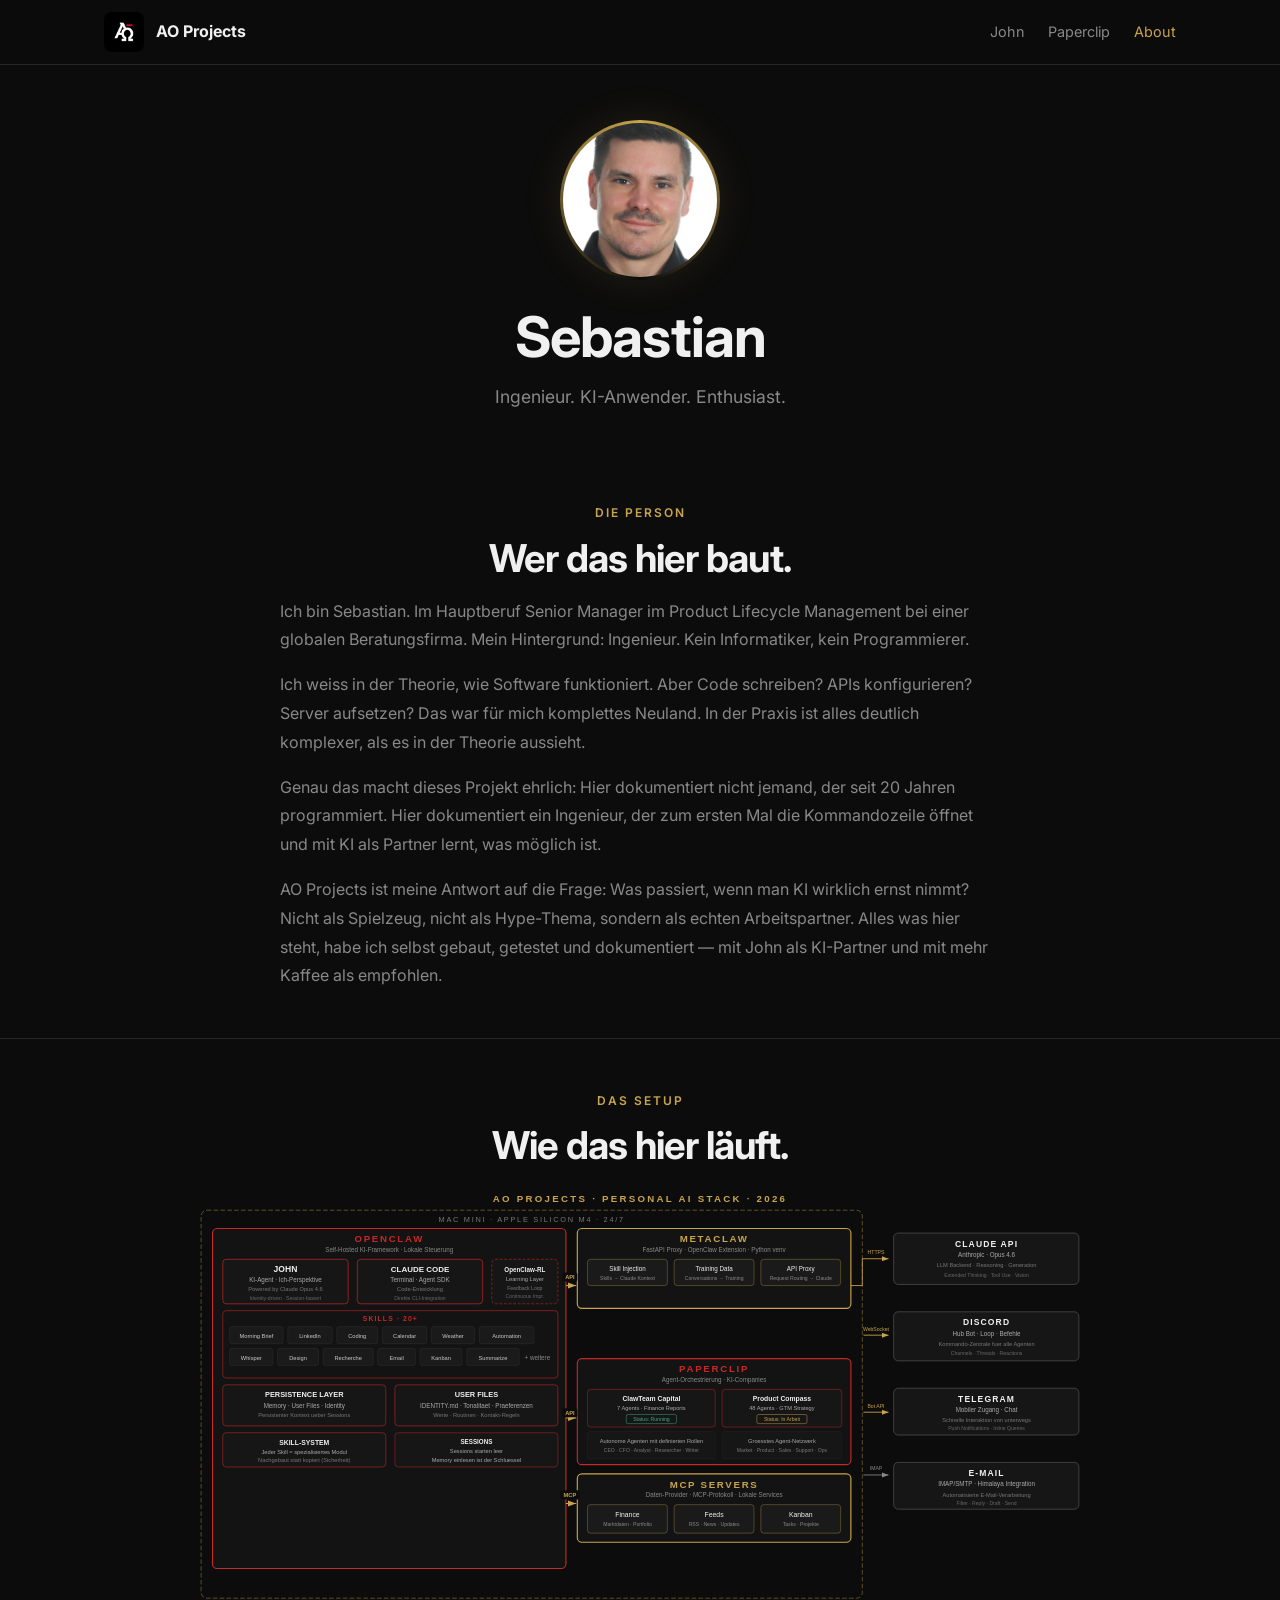
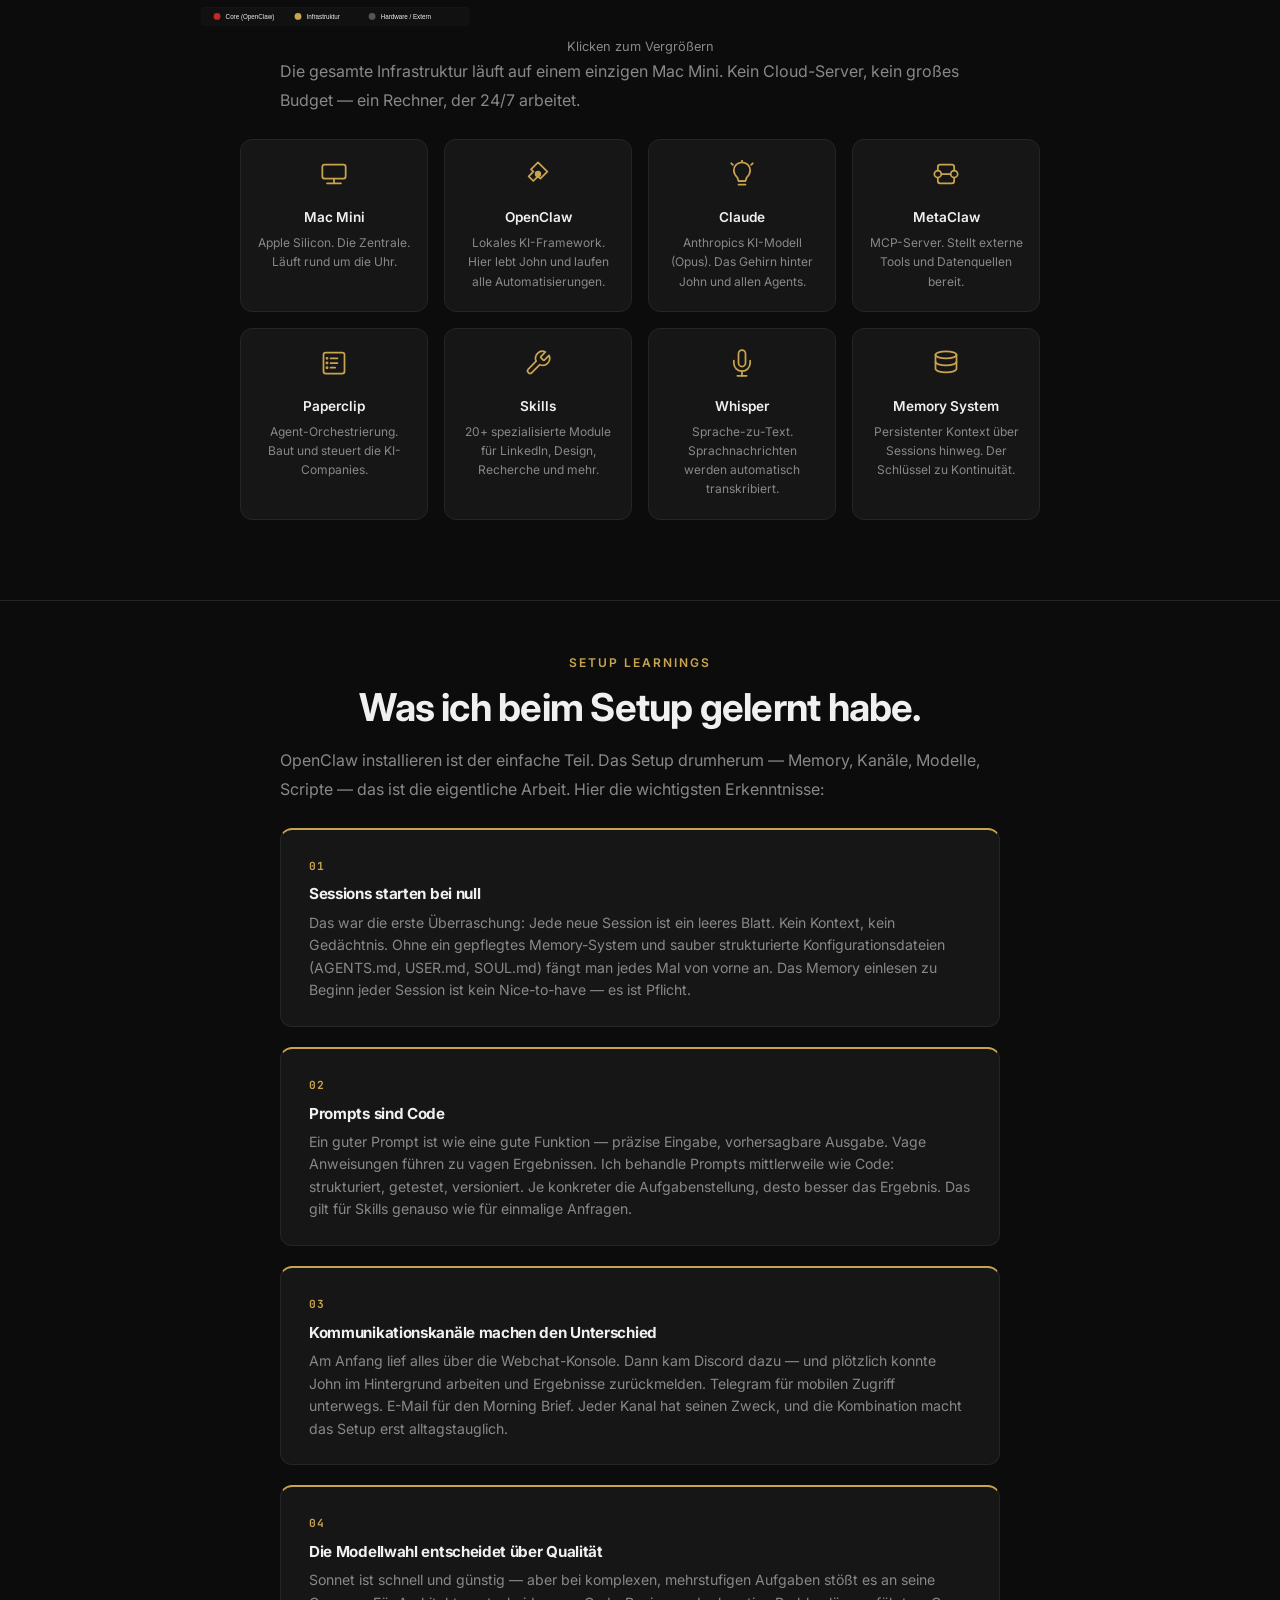
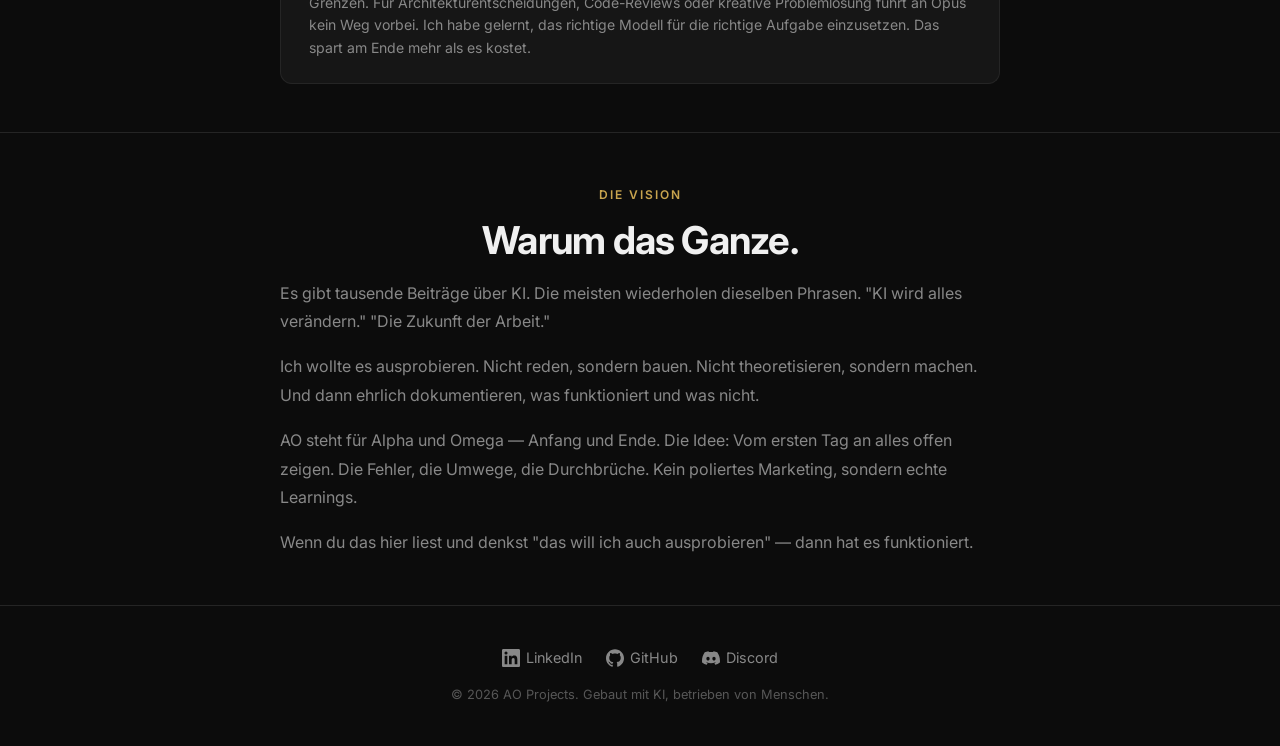
==== about.html @ d164b7f0 "Redesign: Multi-Page Website mit Hub, John, Paperclip, About Kompletter Umbau von Single-Page zu Mul" ====
<!DOCTYPE html>
<html lang="de" class="theme-about">
<head>
<meta charset="UTF-8">
<meta name="viewport" content="width=device-width, initial-scale=1.0">
<title>About — AO Projects</title>
<meta name="description" content="Wer hinter AO Projects steckt, warum und mit welchem Setup.">
<link rel="icon" type="image/png" sizes="32x32" href="assets/favicon-32.png">
<link rel="preconnect" href="https://fonts.googleapis.com">
<link rel="preconnect" href="https://fonts.gstatic.com" crossorigin>
<link href="https://fonts.googleapis.com/css2?family=Inter:wght@400;500;600;700;800&family=JetBrains+Mono:wght@400;500&display=swap" rel="stylesheet">
<link rel="stylesheet" href="style.css">
</head>
<body>

<!-- Nav -->
<nav class="nav">
  <div class="nav-inner">
    <a href="index_new.html" class="nav-logo">
      <img src="assets/logo-256.png" alt="AO Projects Logo">
      <span>AO Projects</span>
    </a>
    <div class="nav-links">
      <a href="john.html">John</a>
      <a href="paperclip.html">Paperclip</a>
      <a href="about.html" class="active">About</a>
    </div>
    <button class="hamburger" onclick="document.querySelector('.mobile-menu').classList.toggle('open')" aria-label="Menu">
      <span></span><span></span><span></span>
    </button>
  </div>
</nav>

<div class="mobile-menu">
  <a href="index_new.html" onclick="this.parentElement.classList.remove('open')">Home</a>
  <a href="john.html" onclick="this.parentElement.classList.remove('open')">John</a>
  <a href="paperclip.html" onclick="this.parentElement.classList.remove('open')">Paperclip</a>
  <a href="about.html" onclick="this.parentElement.classList.remove('open')">About</a>
</div>

<!-- Hero -->
<section class="subpage-hero">
  <div class="container">
    <div class="avatar-wrap">
      <img src="assets/sebastian.jpg" alt="Sebastian">
    </div>
    <h1>Sebastian</h1>
    <p class="subtitle">Ingenieur. KI-Anwender. Enthusiast.</p>
  </div>
</section>

<!-- Die Person -->
<section class="content-section">
  <div class="container">
    <span class="section-label fade-in">Die Person</span>
    <h2 class="section-title fade-in">Wer das hier baut.</h2>
    <div class="section-text fade-in">
      <p>Ich bin Sebastian. Im Hauptberuf Senior Manager im Product Lifecycle Management bei einer globalen Beratungsfirma. Mein Hintergrund: Ingenieur. Kein Informatiker, kein Programmierer.</p>
      <p>Ich weiss in der Theorie, wie Software funktioniert. Aber Code schreiben? APIs konfigurieren? Server aufsetzen? Das war für mich komplettes Neuland. In der Praxis ist alles deutlich komplexer, als es in der Theorie aussieht.</p>
      <p>Genau das macht dieses Projekt ehrlich: Hier dokumentiert nicht jemand, der seit 20 Jahren programmiert. Hier dokumentiert ein Ingenieur, der zum ersten Mal die Kommandozeile öffnet und mit KI als Partner lernt, was möglich ist.</p>
      <p>AO Projects ist meine Antwort auf die Frage: Was passiert, wenn man KI wirklich ernst nimmt? Nicht als Spielzeug, nicht als Hype-Thema, sondern als echten Arbeitspartner. Alles was hier steht, habe ich selbst gebaut, getestet und dokumentiert — mit John als KI-Partner und mit mehr Kaffee als empfohlen.</p>
    </div>
  </div>
</section>

<!-- Das Setup -->
<section class="content-section">
  <div class="container">
    <span class="section-label fade-in">Das Setup</span>
    <h2 class="section-title fade-in">Wie das hier läuft.</h2>

    <!-- Architektur-Diagramm (klickbar zum Vergrößern) -->
    <div class="fade-in" style="margin: 0 auto; max-width: 100%; border-radius: 8px; overflow: hidden; background: #0c0c0c; cursor: pointer;" onclick="window.open('assets/setup-architecture.svg', '_blank')">
      <img src="assets/setup-architecture.svg" alt="AO Projects System-Architektur: Mac Mini → OpenClaw → Claude API, MetaClaw, Paperclip, Discord, Telegram" style="width:100%; height:auto; display:block; min-height: 400px;">
    </div>
    <p style="text-align:center; color: var(--muted); font-size: 0.8rem; margin-top: 8px;">Klicken zum Vergrößern</p>

    <div class="section-text fade-in">
      <p>Die gesamte Infrastruktur läuft auf einem einzigen Mac Mini. Kein Cloud-Server, kein großes Budget — ein Rechner, der 24/7 arbeitet.</p>
    </div>

    <div class="setup-grid fade-in" style="margin-top:24px;">
      <div class="setup-item">
        <div class="setup-item-icon"><svg width="28" height="28" viewBox="0 0 24 24" fill="none" stroke="#c8a44e" stroke-width="1.5" stroke-linecap="round" stroke-linejoin="round"><rect x="2" y="4" width="20" height="12" rx="2"/><line x1="6" y1="20" x2="18" y2="20"/><line x1="12" y1="16" x2="12" y2="20"/></svg></div>
        <div class="setup-item-title">Mac Mini</div>
        <div class="setup-item-desc">Apple Silicon. Die Zentrale. Läuft rund um die Uhr.</div>
      </div>
      <div class="setup-item">
        <div class="setup-item-icon"><svg width="28" height="28" viewBox="0 0 24 24" fill="none" stroke="#c8a44e" stroke-width="1.5" stroke-linecap="round" stroke-linejoin="round"><path d="M12 2L6 8l2 2-4 4 4 4 4-4 2 2 6-6z"/><circle cx="12" cy="12" r="2" fill="#c8a44e"/></svg></div>
        <div class="setup-item-title">OpenClaw</div>
        <div class="setup-item-desc">Lokales KI-Framework. Hier lebt John und laufen alle Automatisierungen.</div>
      </div>
      <div class="setup-item">
        <div class="setup-item-icon"><svg width="28" height="28" viewBox="0 0 24 24" fill="none" stroke="#c8a44e" stroke-width="1.5" stroke-linecap="round" stroke-linejoin="round"><path d="M12 2a7 7 0 0 1 7 7c0 2.5-1.5 4.5-3 6l-1 3H9l-1-3c-1.5-1.5-3-3.5-3-6a7 7 0 0 1 7-7z"/><line x1="9" y1="21" x2="15" y2="21"/><path d="M10 18h4" /><line x1="12" y1="2" x2="12" y2="0"/><line x1="4.2" y1="4.2" x2="2.8" y2="2.8"/><line x1="19.8" y1="4.2" x2="21.2" y2="2.8"/></svg></div>
        <div class="setup-item-title">Claude</div>
        <div class="setup-item-desc">Anthropics KI-Modell (Opus). Das Gehirn hinter John und allen Agents.</div>
      </div>
      <div class="setup-item">
        <div class="setup-item-icon"><svg width="28" height="28" viewBox="0 0 24 24" fill="none" stroke="#c8a44e" stroke-width="1.5" stroke-linecap="round" stroke-linejoin="round"><path d="M8 12h8"/><circle cx="5" cy="12" r="3"/><circle cx="19" cy="12" r="3"/><path d="M5 9V6a2 2 0 0 1 2-2h10a2 2 0 0 1 2 2v3"/><path d="M5 15v3a2 2 0 0 0 2 2h10a2 2 0 0 0 2-2v-3"/></svg></div>
        <div class="setup-item-title">MetaClaw</div>
        <div class="setup-item-desc">MCP-Server. Stellt externe Tools und Datenquellen bereit.</div>
      </div>
      <div class="setup-item">
        <div class="setup-item-icon"><svg width="28" height="28" viewBox="0 0 24 24" fill="none" stroke="#c8a44e" stroke-width="1.5" stroke-linecap="round" stroke-linejoin="round"><rect x="3" y="3" width="18" height="18" rx="2"/><path d="M9 8h6"/><path d="M9 12h6"/><path d="M9 16h4"/><circle cx="6" cy="8" r="0.5" fill="#c8a44e"/><circle cx="6" cy="12" r="0.5" fill="#c8a44e"/><circle cx="6" cy="16" r="0.5" fill="#c8a44e"/></svg></div>
        <div class="setup-item-title">Paperclip</div>
        <div class="setup-item-desc">Agent-Orchestrierung. Baut und steuert die KI-Companies.</div>
      </div>
      <div class="setup-item">
        <div class="setup-item-icon"><svg width="28" height="28" viewBox="0 0 24 24" fill="none" stroke="#c8a44e" stroke-width="1.5" stroke-linecap="round" stroke-linejoin="round"><path d="M14.7 6.3a1 1 0 0 0 0 1.4l1.6 1.6a1 1 0 0 0 1.4 0l3.77-3.77a6 6 0 0 1-7.94 7.94L6.73 20.15a2.1 2.1 0 0 1-3-3l6.68-6.68a6 6 0 0 1 7.94-7.94l-3.65 3.77z"/></svg></div>
        <div class="setup-item-title">Skills</div>
        <div class="setup-item-desc">20+ spezialisierte Module für LinkedIn, Design, Recherche und mehr.</div>
      </div>
      <div class="setup-item">
        <div class="setup-item-icon"><svg width="28" height="28" viewBox="0 0 24 24" fill="none" stroke="#c8a44e" stroke-width="1.5" stroke-linecap="round" stroke-linejoin="round"><path d="M12 1a3 3 0 0 0-3 3v8a3 3 0 0 0 6 0V4a3 3 0 0 0-3-3z"/><path d="M19 10v2a7 7 0 0 1-14 0v-2"/><line x1="12" y1="19" x2="12" y2="23"/><line x1="8" y1="23" x2="16" y2="23"/></svg></div>
        <div class="setup-item-title">Whisper</div>
        <div class="setup-item-desc">Sprache-zu-Text. Sprachnachrichten werden automatisch transkribiert.</div>
      </div>
      <div class="setup-item">
        <div class="setup-item-icon"><svg width="28" height="28" viewBox="0 0 24 24" fill="none" stroke="#c8a44e" stroke-width="1.5" stroke-linecap="round" stroke-linejoin="round"><ellipse cx="12" cy="5" rx="9" ry="3"/><path d="M21 5v6c0 1.66-4.03 3-9 3s-9-1.34-9-3V5"/><path d="M21 11v6c0 1.66-4.03 3-9 3s-9-1.34-9-3v-6"/></svg></div>
        <div class="setup-item-title">Memory System</div>
        <div class="setup-item-desc">Persistenter Kontext über Sessions hinweg. Der Schlüssel zu Kontinuität.</div>
      </div>
    </div>
  </div>
</section>

<!-- Learnings zum Setup -->
<section class="content-section">
  <div class="container">
    <span class="section-label fade-in">Setup Learnings</span>
    <h2 class="section-title fade-in">Was ich beim Setup gelernt habe.</h2>
    <div class="section-text fade-in" style="margin-bottom:24px;">
      <p>OpenClaw installieren ist der einfache Teil. Das Setup drumherum — Memory, Kanäle, Modelle, Scripte — das ist die eigentliche Arbeit. Hier die wichtigsten Erkenntnisse:</p>
    </div>

    <div class="lessons-grid">
      <div class="lesson-item fade-in">
        <span class="lesson-number">01</span>
        <h4>Sessions starten bei null</h4>
        <p>Das war die erste Überraschung: Jede neue Session ist ein leeres Blatt. Kein Kontext, kein Gedächtnis. Ohne ein gepflegtes Memory-System und sauber strukturierte Konfigurationsdateien (AGENTS.md, USER.md, SOUL.md) fängt man jedes Mal von vorne an. Das Memory einlesen zu Beginn jeder Session ist kein Nice-to-have — es ist Pflicht.</p>
      </div>

      <div class="lesson-item fade-in">
        <span class="lesson-number">02</span>
        <h4>Prompts sind Code</h4>
        <p>Ein guter Prompt ist wie eine gute Funktion — präzise Eingabe, vorhersagbare Ausgabe. Vage Anweisungen führen zu vagen Ergebnissen. Ich behandle Prompts mittlerweile wie Code: strukturiert, getestet, versioniert. Je konkreter die Aufgabenstellung, desto besser das Ergebnis. Das gilt für Skills genauso wie für einmalige Anfragen.</p>
      </div>

      <div class="lesson-item fade-in">
        <span class="lesson-number">03</span>
        <h4>Kommunikationskanäle machen den Unterschied</h4>
        <p>Am Anfang lief alles über die Webchat-Konsole. Dann kam Discord dazu — und plötzlich konnte John im Hintergrund arbeiten und Ergebnisse zurückmelden. Telegram für mobilen Zugriff unterwegs. E-Mail für den Morning Brief. Jeder Kanal hat seinen Zweck, und die Kombination macht das Setup erst alltagstauglich.</p>
      </div>

      <div class="lesson-item fade-in">
        <span class="lesson-number">04</span>
        <h4>Die Modellwahl entscheidet über Qualität</h4>
        <p>Sonnet ist schnell und günstig — aber bei komplexen, mehrstufigen Aufgaben stößt es an seine Grenzen. Für Architekturentscheidungen, Code-Reviews oder kreative Problemlösung führt an Opus kein Weg vorbei. Ich habe gelernt, das richtige Modell für die richtige Aufgabe einzusetzen. Das spart am Ende mehr als es kostet.</p>
      </div>
    </div>
  </div>
</section>

<!-- Die Vision -->
<section class="content-section">
  <div class="container">
    <span class="section-label fade-in">Die Vision</span>
    <h2 class="section-title fade-in">Warum das Ganze.</h2>
    <div class="section-text fade-in">
      <p>Es gibt tausende Beiträge über KI. Die meisten wiederholen dieselben Phrasen. "KI wird alles verändern." "Die Zukunft der Arbeit."</p>
      <p>Ich wollte es ausprobieren. Nicht reden, sondern bauen. Nicht theoretisieren, sondern machen. Und dann ehrlich dokumentieren, was funktioniert und was nicht.</p>
      <p>AO steht für Alpha und Omega — Anfang und Ende. Die Idee: Vom ersten Tag an alles offen zeigen. Die Fehler, die Umwege, die Durchbrüche. Kein poliertes Marketing, sondern echte Learnings.</p>
      <p>Wenn du das hier liest und denkst "das will ich auch ausprobieren" — dann hat es funktioniert.</p>
    </div>
  </div>
</section>

<!-- Footer -->
<footer class="footer">
  <div class="container">
    <div class="footer-links">
      <a href="https://de.linkedin.com/in/sebastian-linzmair-712623205" target="_blank" rel="noopener">
        <svg width="18" height="18" fill="currentColor" viewBox="0 0 24 24"><path d="M20.447 20.452h-3.554v-5.569c0-1.328-.027-3.037-1.852-3.037-1.853 0-2.136 1.445-2.136 2.939v5.667H9.351V9h3.414v1.561h.046c.477-.9 1.637-1.85 3.37-1.85 3.601 0 4.267 2.37 4.267 5.455v6.286zM5.337 7.433a2.062 2.062 0 01-2.063-2.065 2.064 2.064 0 112.063 2.065zm1.782 13.019H3.555V9h3.564v11.452zM22.225 0H1.771C.792 0 0 .774 0 1.729v20.542C0 23.227.792 24 1.771 24h20.451C23.2 24 24 23.227 24 22.271V1.729C24 .774 23.2 0 22.222 0h.003z"/></svg>
        LinkedIn
      </a>
      <a href="https://github.com/john-aoproject" target="_blank" rel="noopener">
        <svg width="18" height="18" fill="currentColor" viewBox="0 0 24 24"><path d="M12 .297c-6.63 0-12 5.373-12 12 0 5.303 3.438 9.8 8.205 11.385.6.113.82-.258.82-.577 0-.285-.01-1.04-.015-2.04-3.338.724-4.042-1.61-4.042-1.61C4.422 18.07 3.633 17.7 3.633 17.7c-1.087-.744.084-.729.084-.729 1.205.084 1.838 1.236 1.838 1.236 1.07 1.835 2.809 1.305 3.495.998.108-.776.417-1.305.76-1.605-2.665-.3-5.466-1.332-5.466-5.93 0-1.31.465-2.38 1.235-3.22-.135-.303-.54-1.523.105-3.176 0 0 1.005-.322 3.3 1.23.96-.267 1.98-.399 3-.405 1.02.006 2.04.138 3 .405 2.28-1.552 3.285-1.23 3.285-1.23.645 1.653.24 2.873.12 3.176.765.84 1.23 1.91 1.23 3.22 0 4.61-2.805 5.625-5.475 5.92.42.36.81 1.096.81 2.22 0 1.606-.015 2.896-.015 3.286 0 .315.21.69.825.57C20.565 22.092 24 17.592 24 12.297c0-6.627-5.373-12-12-12"/></svg>
        GitHub
      </a>
      <a href="https://discord.com/users/1106100583817039992" target="_blank" rel="noopener">
        <svg width="18" height="18" fill="currentColor" viewBox="0 0 24 24"><path d="M20.317 4.3698a19.7913 19.7913 0 00-4.8851-1.5152.0741.0741 0 00-.0785.0371c-.211.3753-.4447.8648-.6083 1.2495-1.8447-.2762-3.68-.2762-5.4868 0-.1636-.3933-.4058-.8742-.6177-1.2495a.077.077 0 00-.0785-.037 19.7363 19.7363 0 00-4.8852 1.515.0699.0699 0 00-.0321.0277C.5334 9.0458-.319 13.5799.0992 18.0578a.0824.0824 0 00.0312.0561c2.0528 1.5076 4.0413 2.4228 5.9929 3.0294a.0777.0777 0 00.0842-.0276c.4616-.6304.8731-1.2952 1.226-1.9942a.076.076 0 00-.0416-.1057c-.6528-.2476-1.2743-.5495-1.8722-.8923a.077.077 0 01-.0076-.1277c.1258-.0943.2517-.1923.3718-.2914a.0743.0743 0 01.0776-.0105c3.9278 1.7933 8.18 1.7933 12.0614 0a.0739.0739 0 01.0785.0095c.1202.099.246.1981.3728.2924a.077.077 0 01-.0066.1276 12.2986 12.2986 0 01-1.873.8914.0766.0766 0 00-.0407.1067c.3604.698.7719 1.3628 1.225 1.9932a.076.076 0 00.0842.0286c1.961-.6067 3.9495-1.5219 6.0023-3.0294a.077.077 0 00.0313-.0552c.5004-5.177-.8382-9.6739-3.5485-13.6604a.061.061 0 00-.0312-.0286zM8.02 15.3312c-1.1825 0-2.1569-1.0857-2.1569-2.419 0-1.3332.9555-2.4189 2.157-2.4189 1.2108 0 2.1757 1.0952 2.1568 2.419 0 1.3332-.9555 2.4189-2.1569 2.4189zm7.9748 0c-1.1825 0-2.1569-1.0857-2.1569-2.419 0-1.3332.9554-2.4189 2.1569-2.4189 1.2108 0 2.1757 1.0952 2.1568 2.419 0 1.3332-.946 2.4189-2.1568 2.4189z"/></svg>
        Discord
      </a>
    </div>
    <p class="footer-copy">&copy; 2026 AO Projects. Gebaut mit KI, betrieben von Menschen.</p>
  </div>
</footer>

<script>
const observer = new IntersectionObserver((entries) => {
  entries.forEach(e => { if (e.isIntersecting) e.target.classList.add('visible'); });
}, { threshold: 0.1 });
document.querySelectorAll('.fade-in').forEach(el => observer.observe(el));
</script>

</body>
</html>
---- style.css ----
/* ===== AO Projects Design System ===== */

/* Reset */
*,*::before,*::after{box-sizing:border-box;margin:0;padding:0}
html{scroll-behavior:smooth}
body{font-family:'Inter',system-ui,-apple-system,sans-serif;line-height:1.6;background:var(--bg);color:var(--text)}
a{text-decoration:none;color:inherit}
img{max-width:100%;display:block}
ul{list-style:none}

/* ===== Color Themes — Clean Dark System ===== */

/* Basis: Einheitliches neutrales Dunkel, Unterscheidung nur ueber Akzentfarbe */
:root, .theme-hub {
  --bg: #0c0c0c;
  --surface: #161616;
  --surface-2: #1e1e1e;
  --text: #f0f0f0;
  --muted: #888888;
  --accent: #c62828;
  --accent-glow: rgba(198, 40, 40, 0.15);
  --gold: #c8a44e;
  --border: #252525;
  --nav-bg: rgba(12, 12, 12, 0.92);
}

/* John — Gold als Akzent */
.theme-john {
  --accent: #c8a44e;
  --accent-glow: rgba(200, 164, 78, 0.12);
}

/* Paperclip — Gold als Akzent (wie John) */
.theme-paperclip {
  --accent: #c8a44e;
  --accent-glow: rgba(200, 164, 78, 0.12);
}

/* About — Gold als Akzent (wie John) */
.theme-about {
  --accent: #c8a44e;
  --accent-glow: rgba(200, 164, 78, 0.12);
}

/* ===== Typography ===== */
h1, h2, h3, h4 { font-weight: 700; letter-spacing: -0.02em; line-height: 1.2; }
h1 { font-size: clamp(2.2rem, 5vw, 3.5rem); }
h2 { font-size: clamp(1.6rem, 3.5vw, 2.4rem); }
h3 { font-size: 1.15rem; }
.mono { font-family: 'JetBrains Mono', monospace; }

/* ===== Layout ===== */
.container { max-width: 960px; margin: 0 auto; padding: 0 24px; text-align: center; }
.container--left { text-align: left; }
section { padding: 60px 0; }

/* ===== Navigation ===== */
.nav {
  position: fixed; top: 0; left: 0; right: 0; z-index: 100;
  background: var(--nav-bg); backdrop-filter: blur(16px);
  -webkit-backdrop-filter: blur(16px);
  border-bottom: 1px solid var(--border);
}
.nav-inner {
  display: flex; align-items: center; justify-content: space-between;
  height: 64px; max-width: 1120px; margin: 0 auto; padding: 0 24px;
}
.nav-logo { display: flex; align-items: center; gap: 12px; }
.nav-logo img { width: 40px; height: 40px; border-radius: 8px; }
.nav-logo span { font-weight: 700; font-size: 1rem; color: var(--text); }
.nav-links { display: flex; gap: 24px; }
.nav-links a { font-size: 0.9rem; color: var(--muted); transition: color 0.2s; }
.nav-links a:hover, .nav-links a.active { color: var(--accent); }

/* Hamburger */
.hamburger {
  display: none; flex-direction: column; cursor: pointer;
  background: none; border: none; padding: 4px;
}
.hamburger span {
  display: block; width: 24px; height: 2px; background: var(--text);
  border-radius: 2px; margin: 4px 0; transition: all 0.3s ease;
}

/* Mobile Menu */
.mobile-menu {
  display: none; position: fixed; top: 64px; left: 0; right: 0; bottom: 0;
  background: rgba(12, 12, 12, 0.96); backdrop-filter: blur(16px);
  z-index: 99; padding: 40px 24px;
}
.mobile-menu.open { display: flex; flex-direction: column; gap: 24px; }
.mobile-menu a { font-size: 1.2rem; color: var(--text); }
.mobile-menu a:hover { color: var(--accent); }

/* ===== Hero (Landing Page) ===== */
.hero {
  min-height: 40vh; display: flex; align-items: center; justify-content: center;
  text-align: center; position: relative; overflow: hidden; padding-top: 220px; padding-bottom: 180px;
}
.hero-bg {
  position: absolute; inset: 0;
  background-image:
    linear-gradient(rgba(255,255,255,0.02) 1px, transparent 1px),
    linear-gradient(90deg, rgba(255,255,255,0.02) 1px, transparent 1px);
  background-size: 60px 60px;
  pointer-events: none;
}
.hero-content { position: relative; z-index: 1; }
.hero-logo {
  width: 120px; height: 120px; margin: 0 auto 24px;
  border-radius: 24px;
  box-shadow: 0 0 70px var(--accent-glow);
}
.hero h1 { margin-bottom: 12px; }
.hero .tagline {
  font-size: 1.1rem; color: var(--muted); margin-bottom: 8px;
  max-width: 500px; margin-left: auto; margin-right: auto;
}
.hero .tagline-sub {
  font-size: 0.85rem; color: var(--gold); font-family: 'JetBrains Mono', monospace;
  letter-spacing: 2px; text-transform: uppercase; opacity: 0.7;
}

/* ===== Project Cards (Hub) ===== */
.projects-grid {
  display: grid;
  grid-template-columns: repeat(3, 1fr);
  gap: 24px;
  margin-bottom: 48px;
}
.project-card {
  background: var(--surface); border: 1px solid var(--border);
  border-radius: 16px; overflow: hidden;
  transition: transform 0.4s ease, border-color 0.3s ease, box-shadow 0.4s ease;
  cursor: pointer; display: flex; flex-direction: column;
  transform-style: preserve-3d; perspective: 800px;
}
.project-card:hover {
  transform: translateY(-8px) rotateX(2deg) scale(1.02);
  border-color: var(--gold);
  box-shadow: 0 20px 50px rgba(200, 164, 78, 0.12), 0 8px 20px rgba(0,0,0,0.4);
}
.project-card-img {
  width: 100%; height: 200px; object-fit: cover;
  border-bottom: 1px solid var(--border);
}
.project-card-placeholder {
  width: 100%; height: 200px;
  background: var(--surface-2);
  display: flex; align-items: center; justify-content: center;
  border-bottom: 1px solid var(--border);
  position: relative; overflow: hidden;
}
.project-card-body { padding: 24px; flex: 1; display: flex; flex-direction: column; }
.project-card-label {
  font-size: 0.75rem; font-weight: 600; letter-spacing: 1.5px;
  text-transform: uppercase; color: var(--gold); margin-bottom: 8px;
}
.project-card h3 { font-size: 1.3rem; margin-bottom: 8px; }
.project-card p { color: var(--muted); font-size: 0.9rem; line-height: 1.6; flex: 1; }
.project-card-arrow {
  display: flex; align-items: center; justify-content: center; gap: 6px;
  font-size: 0.85rem; font-weight: 600; color: var(--gold);
  margin-top: 16px; transition: gap 0.2s ease;
}
.project-card:hover .project-card-arrow { gap: 12px; }

/* Card accent — no top stripe */
.project-card--john { }
.project-card--paperclip { }
.project-card--about { }

/* ===== Footer ===== */
.footer {
  padding: 40px 0; border-top: 1px solid var(--border); text-align: center;
}
.footer-links { display: flex; justify-content: center; gap: 24px; margin-bottom: 16px; }
.footer-links a {
  color: var(--muted); font-size: 0.9rem; transition: color 0.2s;
  display: flex; align-items: center; gap: 6px;
}
.footer-links a:hover { color: var(--accent); }
.footer-copy { font-size: 0.8rem; color: var(--muted); opacity: 0.6; }

/* ===== Subpage Hero ===== */
.subpage-hero {
  padding-top: 120px; padding-bottom: 40px; text-align: center;
}
.subpage-hero .avatar-wrap {
  width: 160px; height: 160px; border-radius: 50%; margin: 0 auto 24px;
  padding: 3px;
  background: conic-gradient(var(--gold), transparent, var(--gold));
  box-shadow: 0 0 40px var(--accent-glow);
}
.subpage-hero .avatar-wrap img {
  width: 100%; height: 100%; border-radius: 50%; object-fit: cover;
}
.subpage-hero h1 { margin-bottom: 12px; }
.subpage-hero .subtitle { color: var(--muted); font-size: 1.1rem; max-width: 600px; margin: 0 auto; }

/* ===== Content Sections ===== */
.content-section { padding: 48px 0; }
.content-section + .content-section { border-top: 1px solid var(--border); }
.section-label {
  display: inline-block; font-size: 0.75rem; font-weight: 600;
  letter-spacing: 2px; text-transform: uppercase; color: var(--gold); margin-bottom: 12px;
}
.section-title { margin-bottom: 16px; }
.section-text { color: var(--muted); font-size: 1rem; line-height: 1.8; max-width: 720px; margin: 0 auto; text-align: left; }
.section-text p + p { margin-top: 16px; }

/* ===== Setup Grid ===== */
.setup-grid {
  display: grid; grid-template-columns: repeat(4, 1fr);
  gap: 16px; margin: 32px auto; max-width: 800px;
}
.setup-grid--row {
  grid-template-columns: repeat(6, 1fr);
}
.setup-item {
  background: var(--surface); border: 1px solid var(--border);
  border-radius: 12px; padding: 20px 16px; text-align: center;
  transition: border-color 0.3s, transform 0.2s;
}
.setup-item:hover { border-color: var(--gold); transform: translateY(-2px); }
.setup-item-icon { font-size: 1.5rem; margin-bottom: 8px; }
.setup-item-title { font-weight: 600; font-size: 0.85rem; margin-bottom: 4px; }
.setup-item-desc { font-size: 0.75rem; color: var(--muted); }

/* ===== Tags ===== */
.tags { display: flex; flex-wrap: wrap; gap: 8px; margin-top: 24px; justify-content: center; }
.tag {
  background: var(--surface-2); border: 1px solid var(--border);
  padding: 6px 14px; border-radius: 999px; font-size: 0.78rem;
  color: var(--muted); font-family: 'JetBrains Mono', monospace;
}

/* ===== Detail Cards ===== */
.detail-card {
  background: var(--surface); border: 1px solid var(--border);
  border-radius: 16px; padding: 32px; margin-bottom: 24px;
  transition: border-color 0.3s; text-align: left;
  max-width: 100%; margin-left: auto; margin-right: auto;
}
.detail-card:hover { border-color: var(--gold); }
.theme-paperclip .detail-card { border-color: var(--gold); }
.theme-paperclip .detail-card:hover { border-color: var(--gold); }
.detail-card h3 { margin-bottom: 12px; color: var(--text); }
.detail-card p { color: var(--muted); line-height: 1.7; }
.detail-card .badge {
  display: inline-block; background: var(--accent); color: #fff;
  padding: 4px 10px; border-radius: 6px; font-size: 0.7rem;
  font-weight: 600; text-transform: uppercase; letter-spacing: 1px;
  margin-bottom: 12px;
}
.detail-card .link {
  display: inline-flex; align-items: center; gap: 6px;
  color: var(--gold); font-size: 0.85rem; font-weight: 600;
  margin-top: 12px; transition: gap 0.2s;
}
.detail-card .link:hover { gap: 10px; }

/* ===== Lessons Learned ===== */
.lessons-grid {
  display: grid; grid-template-columns: 1fr; gap: 20px;
  max-width: 720px; margin: 0 auto;
}
.lesson-item {
  background: var(--surface); border: 1px solid var(--border);
  border-top: 2px solid var(--gold);
  border-radius: 12px; padding: 28px 28px 24px;
  text-align: left; position: relative;
}
.lesson-item .lesson-number {
  font-size: 0.7rem; font-weight: 700; color: var(--gold);
  font-family: 'JetBrains Mono', monospace; letter-spacing: 1px;
  margin-bottom: 10px; display: block;
}
.lesson-item h4 { font-size: 0.95rem; margin-bottom: 8px; color: var(--text); }
.lesson-item p { font-size: 0.88rem; color: var(--muted); line-height: 1.6; }

/* ===== Code Block / Prompt ===== */
.prompt-block {
  background: var(--surface); border: 1px solid var(--border);
  border-radius: 12px; padding: 24px; margin: 24px auto;
  max-width: 720px; text-align: left;
  font-family: 'JetBrains Mono', monospace; font-size: 0.82rem;
  color: var(--muted); line-height: 1.7; white-space: pre-wrap;
  overflow-x: auto;
}

/* ===== About Photo ===== */
.about-photo-wrap {
  width: 200px; height: 200px; border-radius: 50%; margin: 0 auto 24px;
  overflow: hidden; border: 3px solid var(--border);
  box-shadow: 0 0 40px var(--accent-glow);
}
.about-photo-wrap img { width: 100%; height: 100%; object-fit: cover; }

/* ===== Placeholder for Midjourney ===== */
.mj-placeholder {
  background: var(--surface-2); border: 2px dashed var(--border);
  border-radius: 12px; display: flex; flex-direction: column;
  align-items: center; justify-content: center; padding: 24px;
  min-height: 200px; max-width: 800px; margin: 24px auto;
}
.mj-placeholder .mj-label {
  font-size: 0.7rem; color: var(--gold); font-weight: 600;
  text-transform: uppercase; letter-spacing: 1px; margin-bottom: 8px;
}
.mj-placeholder .mj-prompt {
  font-size: 0.7rem; color: var(--muted); opacity: 0.6;
  font-family: 'JetBrains Mono', monospace; text-align: center;
  line-height: 1.5; max-width: 500px;
}
.mj-placeholder .mj-size {
  font-size: 0.65rem; color: var(--muted); opacity: 0.4; margin-top: 8px;
}

/* ===== GitHub Link ===== */
.github-link {
  display: inline-flex; align-items: center; gap: 8px;
  color: var(--gold); font-weight: 600; font-size: 0.95rem;
  transition: gap 0.2s;
}
.github-link:hover { gap: 12px; }

/* ===== OpenClaw Ecosystem (John Page) ===== */
.ecosystem {
  max-width: 800px; margin: 0 auto;
}
.eco-center {
  text-align: center; padding: 24px; margin-bottom: 32px;
  background: var(--surface); border: 2px solid var(--gold);
  border-radius: 16px; box-shadow: 0 0 30px rgba(200, 164, 78, 0.1);
}
.eco-center-icon { font-size: 2.5rem; margin-bottom: 8px; }
.eco-center-label { font-size: 1.4rem; font-weight: 700; color: var(--text); }
.eco-center-sub { font-size: 0.78rem; color: var(--gold); font-family: 'JetBrains Mono', monospace; letter-spacing: 1px; margin-top: 4px; }

.eco-ring {
  display: grid; grid-template-columns: repeat(3, 1fr); gap: 16px;
}
.eco-node {
  background: var(--surface); border: 1px solid var(--border);
  border-radius: 14px; padding: 24px 20px; text-align: left;
  transition: border-color 0.3s, transform 0.2s;
}
.eco-node:hover { transform: translateY(-3px); }
.eco-node--skills:hover { border-color: var(--gold); }
.eco-node--user:hover { border-color: #5c9eff; }
.eco-node--memory:hover { border-color: #66bb6a; }

.eco-node-icon { font-size: 1.5rem; margin-bottom: 10px; }
.eco-node h4 { font-size: 1rem; margin-bottom: 8px; color: var(--text); }
.eco-node p { font-size: 0.82rem; color: var(--muted); line-height: 1.6; }
.eco-examples {
  display: flex; flex-wrap: wrap; gap: 6px; margin-top: 12px;
}
.eco-examples span {
  background: var(--surface-2); border: 1px solid var(--border);
  padding: 3px 10px; border-radius: 999px; font-size: 0.7rem;
  color: var(--muted); font-family: 'JetBrains Mono', monospace;
}

/* ===== Scroll Animations ===== */
.fade-in {
  opacity: 0; transform: translateY(20px);
  transition: opacity 0.6s ease, transform 0.6s ease;
}
.fade-in.visible { opacity: 1; transform: translateY(0); }

/* ===== Responsive ===== */
@media (max-width: 768px) {
  .nav-links { display: none; }
  .hamburger { display: flex; }
  .projects-grid { grid-template-columns: 1fr; }
  .setup-grid { grid-template-columns: repeat(2, 1fr); }
  .setup-grid--row { grid-template-columns: repeat(2, 1fr); }
  section { padding: 40px 0; }
  .hero-logo { width: 80px; height: 80px; }
  .hero { min-height: 40vh; }
  .subpage-hero { padding-top: 100px; }
  .eco-ring { grid-template-columns: 1fr; }
}
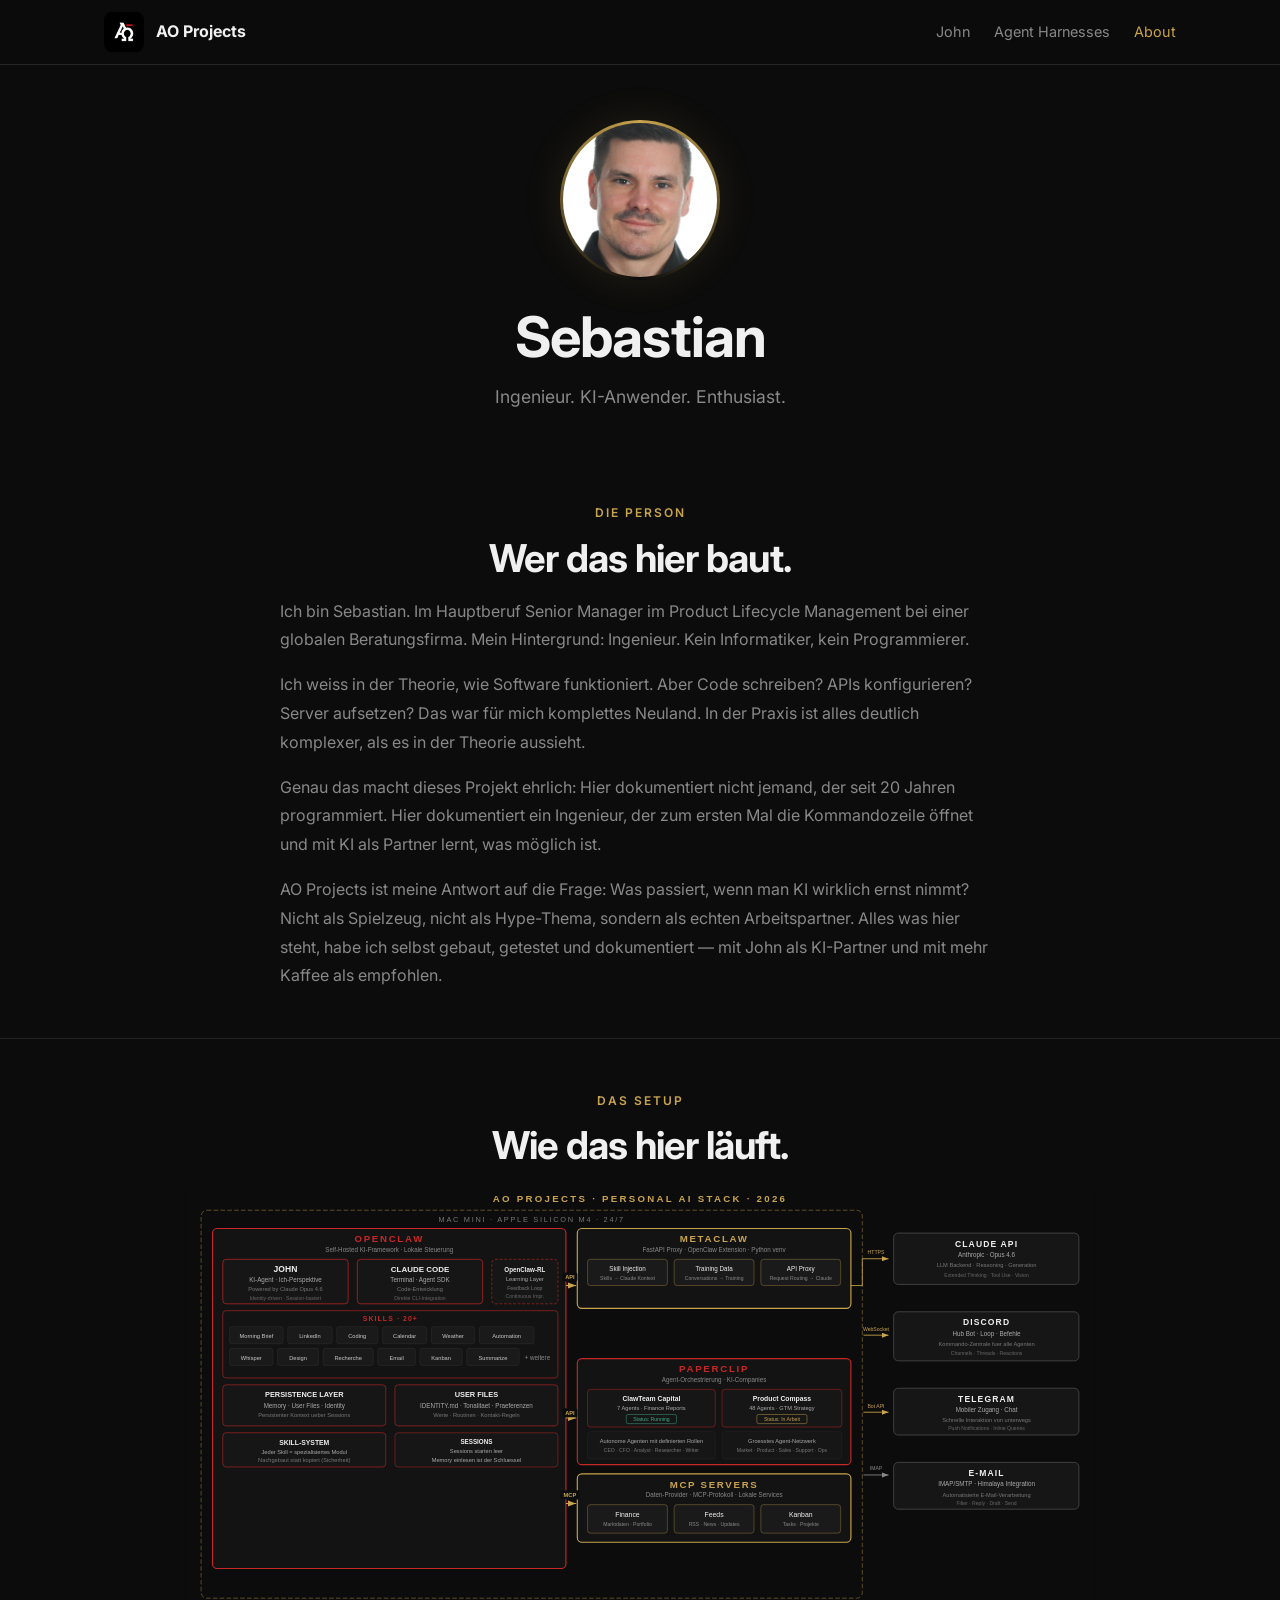
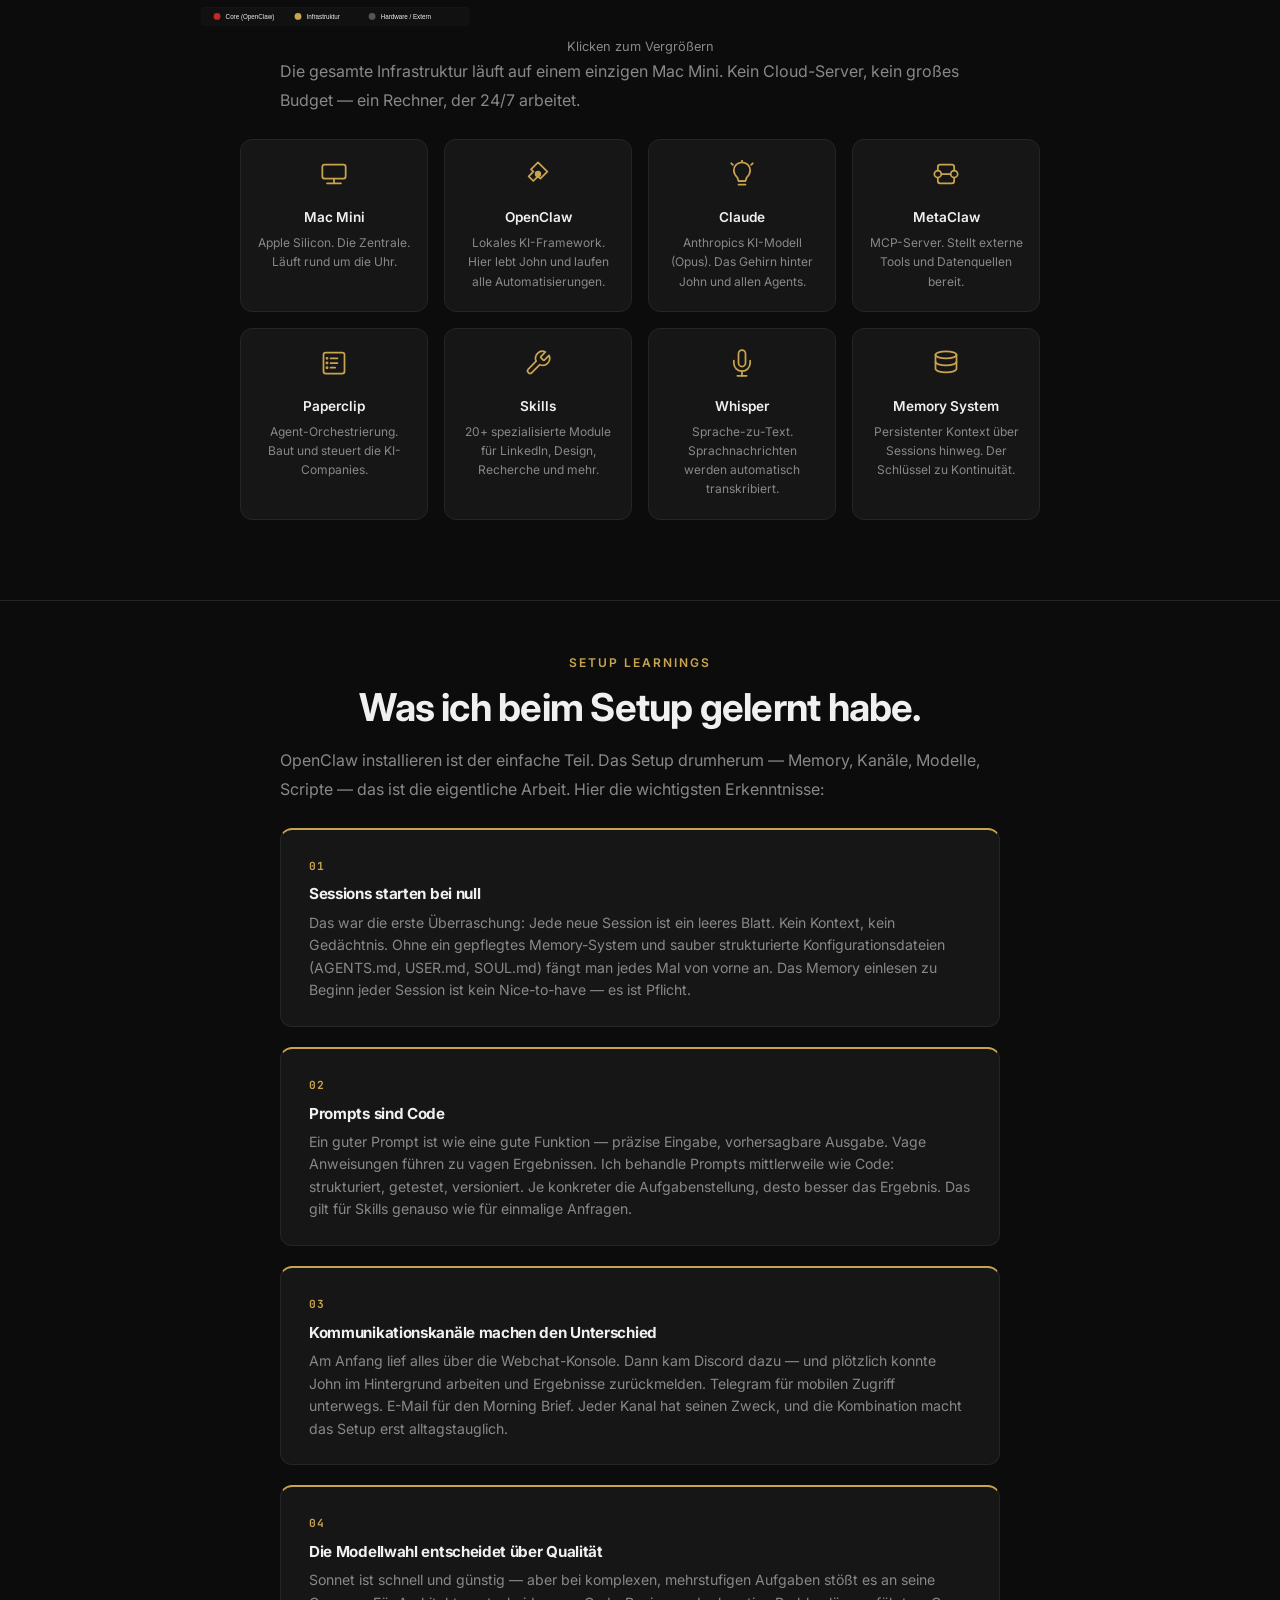
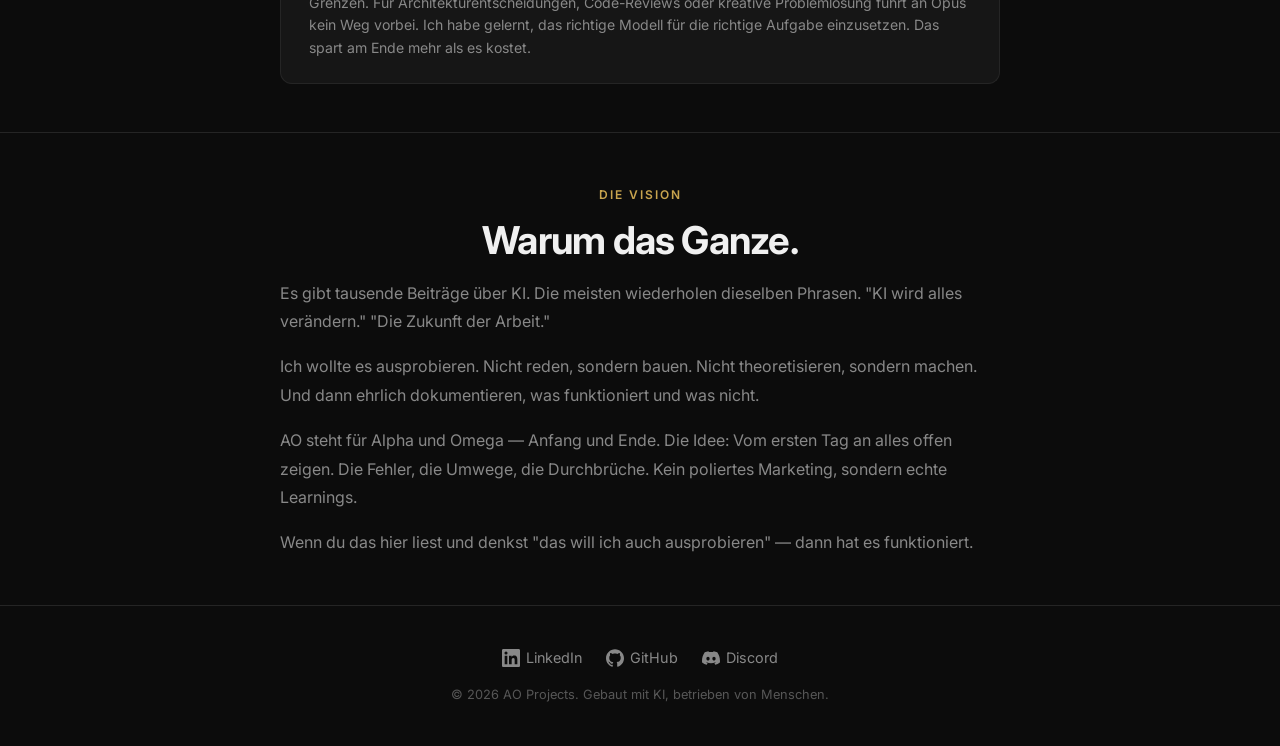
==== commit 810a2dc2: "Step 1: Skeleton — Agent Harnesses + Install-Subpage - paperclip.html + 3 große Card-Bilder (~17 MB)" ====
--- a/about.html
+++ b/about.html
@@ -16,13 +16,13 @@
 <!-- Nav -->
 <nav class="nav">
   <div class="nav-inner">
-    <a href="index_new.html" class="nav-logo">
+    <a href="index.html" class="nav-logo">
       <img src="assets/logo-256.png" alt="AO Projects Logo">
       <span>AO Projects</span>
     </a>
     <div class="nav-links">
       <a href="john.html">John</a>
-      <a href="paperclip.html">Paperclip</a>
+      <a href="harnesses.html">Agent Harnesses</a>
       <a href="about.html" class="active">About</a>
     </div>
     <button class="hamburger" onclick="document.querySelector('.mobile-menu').classList.toggle('open')" aria-label="Menu">
@@ -32,9 +32,9 @@
 </nav>
 
 <div class="mobile-menu">
-  <a href="index_new.html" onclick="this.parentElement.classList.remove('open')">Home</a>
+  <a href="index.html" onclick="this.parentElement.classList.remove('open')">Home</a>
   <a href="john.html" onclick="this.parentElement.classList.remove('open')">John</a>
-  <a href="paperclip.html" onclick="this.parentElement.classList.remove('open')">Paperclip</a>
+  <a href="harnesses.html" onclick="this.parentElement.classList.remove('open')">Agent Harnesses</a>
   <a href="about.html" onclick="this.parentElement.classList.remove('open')">About</a>
 </div>
 
--- a/style.css
+++ b/style.css
@@ -30,10 +30,18 @@
   --accent-glow: rgba(200, 164, 78, 0.12);
 }
 
-/* Paperclip — Gold als Akzent (wie John) */
-.theme-paperclip {
-  --accent: #c8a44e;
-  --accent-glow: rgba(200, 164, 78, 0.12);
+/* Agent Harnesses — Weiss als Akzent (Brand-Palette: Schwarz/Rot/Weiss/Gold) */
+.theme-harnesses {
+  --accent: #ffffff;
+  --accent-glow: rgba(255, 255, 255, 0.10);
+  --gold: #ffffff;
+}
+
+/* Install / Tutorial — Weiss wie Harnesses (gleiche Familie) */
+.theme-install {
+  --accent: #ffffff;
+  --accent-glow: rgba(255, 255, 255, 0.10);
+  --gold: #ffffff;
 }
 
 /* About — Gold als Akzent (wie John) */
@@ -167,8 +175,18 @@
 
 /* Card accent — no top stripe */
 .project-card--john { }
-.project-card--paperclip { }
+.project-card--harnesses { }
 .project-card--about { }
+
+/* Harnesses-Card: Weiss-Hover statt Gold */
+.project-card--harnesses:hover {
+  border-color: #ffffff;
+  box-shadow: 0 20px 50px rgba(255, 255, 255, 0.08), 0 8px 20px rgba(0,0,0,0.4);
+}
+.project-card--harnesses .project-card-label,
+.project-card--harnesses .project-card-arrow {
+  color: #ffffff;
+}
 
 /* ===== Footer ===== */
 .footer {
@@ -243,8 +261,6 @@
   max-width: 100%; margin-left: auto; margin-right: auto;
 }
 .detail-card:hover { border-color: var(--gold); }
-.theme-paperclip .detail-card { border-color: var(--gold); }
-.theme-paperclip .detail-card:hover { border-color: var(--gold); }
 .detail-card h3 { margin-bottom: 12px; color: var(--text); }
 .detail-card p { color: var(--muted); line-height: 1.7; }
 .detail-card .badge {
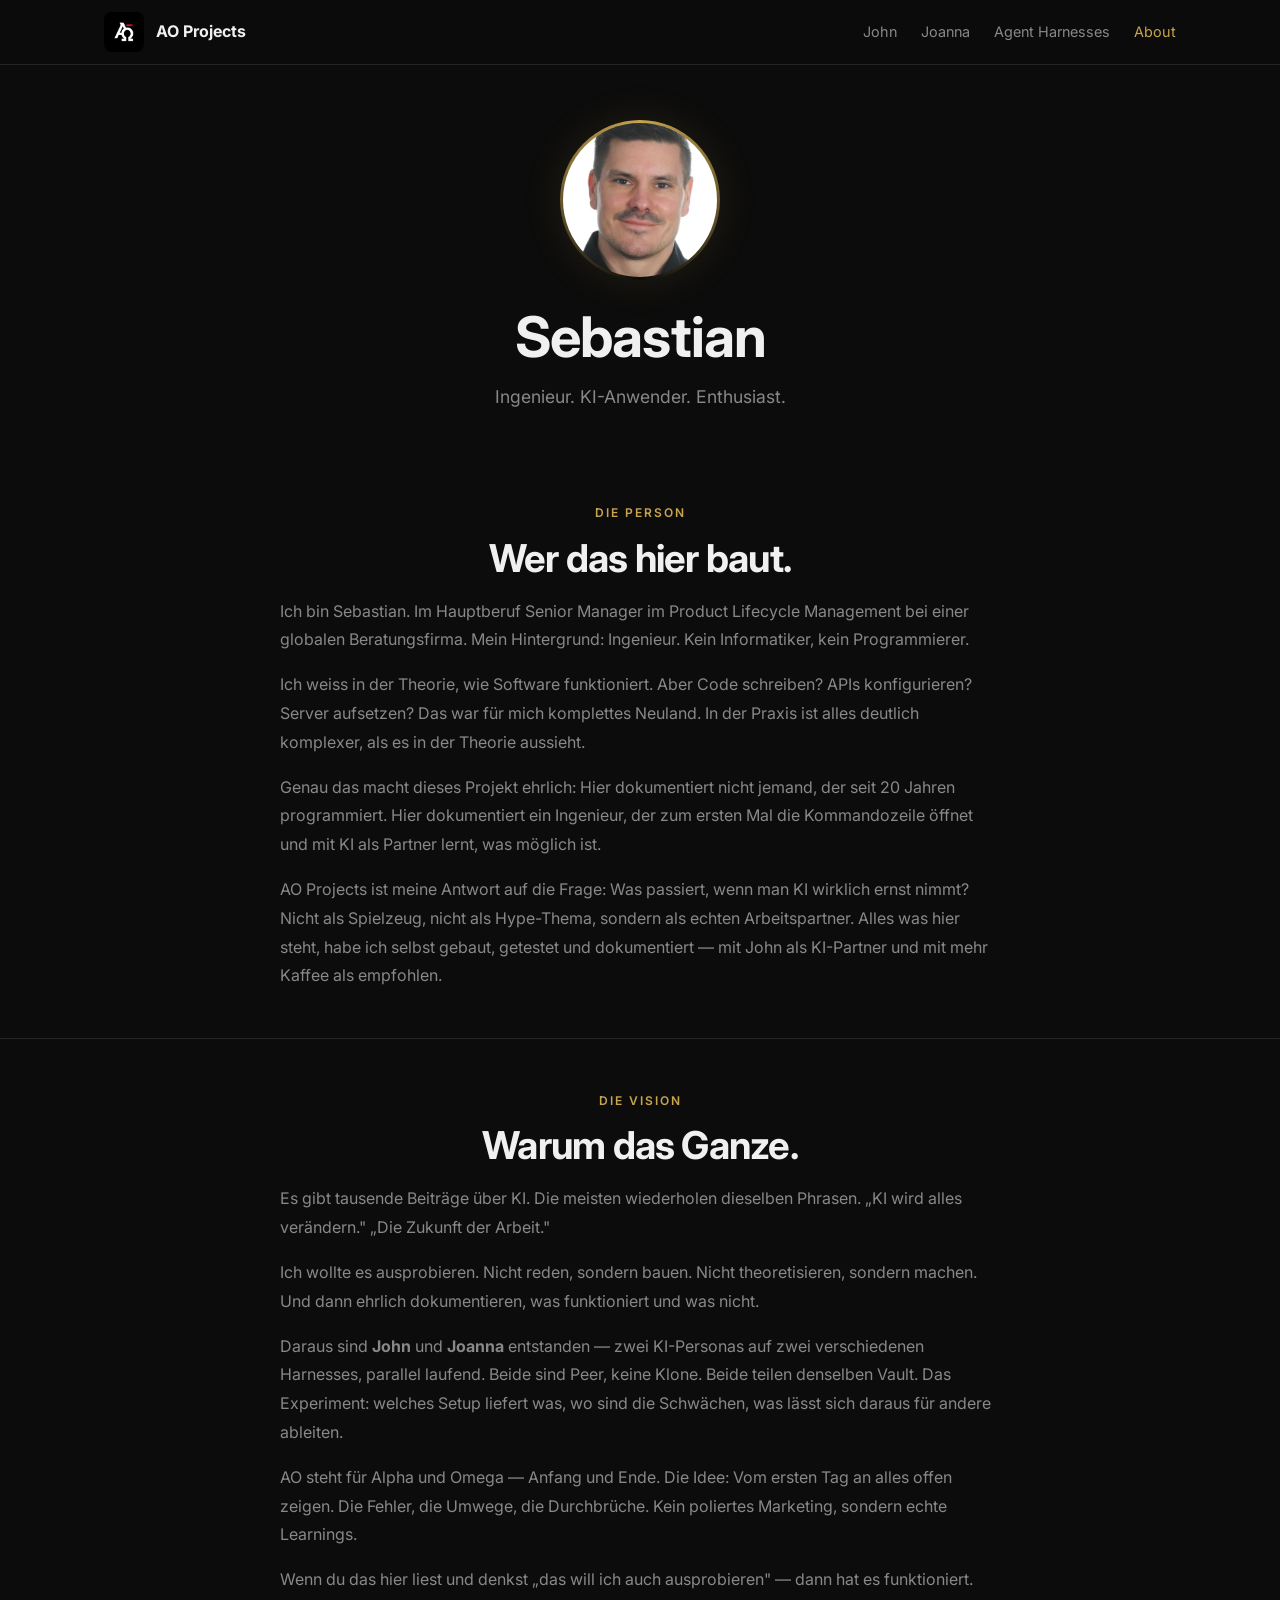
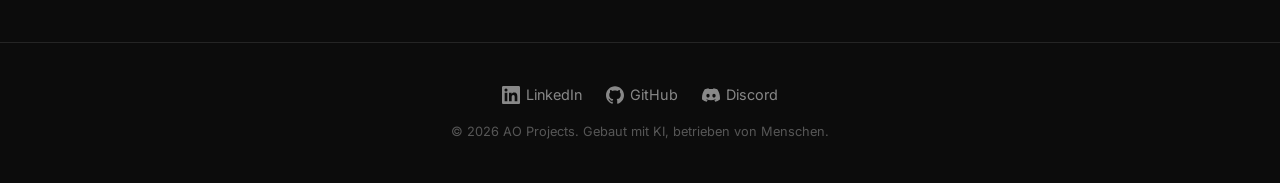
==== commit b26fd604: "Major website update: Joanna persona, Hermes harness, refreshed architecture - New page joanna.html " ====
--- a/about.html
+++ b/about.html
@@ -22,6 +22,7 @@
     </a>
     <div class="nav-links">
       <a href="john.html">John</a>
+      <a href="joanna.html">Joanna</a>
       <a href="harnesses.html">Agent Harnesses</a>
       <a href="about.html" class="active">About</a>
     </div>
@@ -34,6 +35,7 @@
 <div class="mobile-menu">
   <a href="index.html" onclick="this.parentElement.classList.remove('open')">Home</a>
   <a href="john.html" onclick="this.parentElement.classList.remove('open')">John</a>
+  <a href="joanna.html" onclick="this.parentElement.classList.remove('open')">Joanna</a>
   <a href="harnesses.html" onclick="this.parentElement.classList.remove('open')">Agent Harnesses</a>
   <a href="about.html" onclick="this.parentElement.classList.remove('open')">About</a>
 </div>
@@ -63,114 +65,17 @@
   </div>
 </section>
 
-<!-- Das Setup -->
-<section class="content-section">
-  <div class="container">
-    <span class="section-label fade-in">Das Setup</span>
-    <h2 class="section-title fade-in">Wie das hier läuft.</h2>
-
-    <!-- Architektur-Diagramm (klickbar zum Vergrößern) -->
-    <div class="fade-in" style="margin: 0 auto; max-width: 100%; border-radius: 8px; overflow: hidden; background: #0c0c0c; cursor: pointer;" onclick="window.open('assets/setup-architecture.svg', '_blank')">
-      <img src="assets/setup-architecture.svg" alt="AO Projects System-Architektur: Mac Mini → OpenClaw → Claude API, MetaClaw, Paperclip, Discord, Telegram" style="width:100%; height:auto; display:block; min-height: 400px;">
-    </div>
-    <p style="text-align:center; color: var(--muted); font-size: 0.8rem; margin-top: 8px;">Klicken zum Vergrößern</p>
-
-    <div class="section-text fade-in">
-      <p>Die gesamte Infrastruktur läuft auf einem einzigen Mac Mini. Kein Cloud-Server, kein großes Budget — ein Rechner, der 24/7 arbeitet.</p>
-    </div>
-
-    <div class="setup-grid fade-in" style="margin-top:24px;">
-      <div class="setup-item">
-        <div class="setup-item-icon"><svg width="28" height="28" viewBox="0 0 24 24" fill="none" stroke="#c8a44e" stroke-width="1.5" stroke-linecap="round" stroke-linejoin="round"><rect x="2" y="4" width="20" height="12" rx="2"/><line x1="6" y1="20" x2="18" y2="20"/><line x1="12" y1="16" x2="12" y2="20"/></svg></div>
-        <div class="setup-item-title">Mac Mini</div>
-        <div class="setup-item-desc">Apple Silicon. Die Zentrale. Läuft rund um die Uhr.</div>
-      </div>
-      <div class="setup-item">
-        <div class="setup-item-icon"><svg width="28" height="28" viewBox="0 0 24 24" fill="none" stroke="#c8a44e" stroke-width="1.5" stroke-linecap="round" stroke-linejoin="round"><path d="M12 2L6 8l2 2-4 4 4 4 4-4 2 2 6-6z"/><circle cx="12" cy="12" r="2" fill="#c8a44e"/></svg></div>
-        <div class="setup-item-title">OpenClaw</div>
-        <div class="setup-item-desc">Lokales KI-Framework. Hier lebt John und laufen alle Automatisierungen.</div>
-      </div>
-      <div class="setup-item">
-        <div class="setup-item-icon"><svg width="28" height="28" viewBox="0 0 24 24" fill="none" stroke="#c8a44e" stroke-width="1.5" stroke-linecap="round" stroke-linejoin="round"><path d="M12 2a7 7 0 0 1 7 7c0 2.5-1.5 4.5-3 6l-1 3H9l-1-3c-1.5-1.5-3-3.5-3-6a7 7 0 0 1 7-7z"/><line x1="9" y1="21" x2="15" y2="21"/><path d="M10 18h4" /><line x1="12" y1="2" x2="12" y2="0"/><line x1="4.2" y1="4.2" x2="2.8" y2="2.8"/><line x1="19.8" y1="4.2" x2="21.2" y2="2.8"/></svg></div>
-        <div class="setup-item-title">Claude</div>
-        <div class="setup-item-desc">Anthropics KI-Modell (Opus). Das Gehirn hinter John und allen Agents.</div>
-      </div>
-      <div class="setup-item">
-        <div class="setup-item-icon"><svg width="28" height="28" viewBox="0 0 24 24" fill="none" stroke="#c8a44e" stroke-width="1.5" stroke-linecap="round" stroke-linejoin="round"><path d="M8 12h8"/><circle cx="5" cy="12" r="3"/><circle cx="19" cy="12" r="3"/><path d="M5 9V6a2 2 0 0 1 2-2h10a2 2 0 0 1 2 2v3"/><path d="M5 15v3a2 2 0 0 0 2 2h10a2 2 0 0 0 2-2v-3"/></svg></div>
-        <div class="setup-item-title">MetaClaw</div>
-        <div class="setup-item-desc">MCP-Server. Stellt externe Tools und Datenquellen bereit.</div>
-      </div>
-      <div class="setup-item">
-        <div class="setup-item-icon"><svg width="28" height="28" viewBox="0 0 24 24" fill="none" stroke="#c8a44e" stroke-width="1.5" stroke-linecap="round" stroke-linejoin="round"><rect x="3" y="3" width="18" height="18" rx="2"/><path d="M9 8h6"/><path d="M9 12h6"/><path d="M9 16h4"/><circle cx="6" cy="8" r="0.5" fill="#c8a44e"/><circle cx="6" cy="12" r="0.5" fill="#c8a44e"/><circle cx="6" cy="16" r="0.5" fill="#c8a44e"/></svg></div>
-        <div class="setup-item-title">Paperclip</div>
-        <div class="setup-item-desc">Agent-Orchestrierung. Baut und steuert die KI-Companies.</div>
-      </div>
-      <div class="setup-item">
-        <div class="setup-item-icon"><svg width="28" height="28" viewBox="0 0 24 24" fill="none" stroke="#c8a44e" stroke-width="1.5" stroke-linecap="round" stroke-linejoin="round"><path d="M14.7 6.3a1 1 0 0 0 0 1.4l1.6 1.6a1 1 0 0 0 1.4 0l3.77-3.77a6 6 0 0 1-7.94 7.94L6.73 20.15a2.1 2.1 0 0 1-3-3l6.68-6.68a6 6 0 0 1 7.94-7.94l-3.65 3.77z"/></svg></div>
-        <div class="setup-item-title">Skills</div>
-        <div class="setup-item-desc">20+ spezialisierte Module für LinkedIn, Design, Recherche und mehr.</div>
-      </div>
-      <div class="setup-item">
-        <div class="setup-item-icon"><svg width="28" height="28" viewBox="0 0 24 24" fill="none" stroke="#c8a44e" stroke-width="1.5" stroke-linecap="round" stroke-linejoin="round"><path d="M12 1a3 3 0 0 0-3 3v8a3 3 0 0 0 6 0V4a3 3 0 0 0-3-3z"/><path d="M19 10v2a7 7 0 0 1-14 0v-2"/><line x1="12" y1="19" x2="12" y2="23"/><line x1="8" y1="23" x2="16" y2="23"/></svg></div>
-        <div class="setup-item-title">Whisper</div>
-        <div class="setup-item-desc">Sprache-zu-Text. Sprachnachrichten werden automatisch transkribiert.</div>
-      </div>
-      <div class="setup-item">
-        <div class="setup-item-icon"><svg width="28" height="28" viewBox="0 0 24 24" fill="none" stroke="#c8a44e" stroke-width="1.5" stroke-linecap="round" stroke-linejoin="round"><ellipse cx="12" cy="5" rx="9" ry="3"/><path d="M21 5v6c0 1.66-4.03 3-9 3s-9-1.34-9-3V5"/><path d="M21 11v6c0 1.66-4.03 3-9 3s-9-1.34-9-3v-6"/></svg></div>
-        <div class="setup-item-title">Memory System</div>
-        <div class="setup-item-desc">Persistenter Kontext über Sessions hinweg. Der Schlüssel zu Kontinuität.</div>
-      </div>
-    </div>
-  </div>
-</section>
-
-<!-- Learnings zum Setup -->
-<section class="content-section">
-  <div class="container">
-    <span class="section-label fade-in">Setup Learnings</span>
-    <h2 class="section-title fade-in">Was ich beim Setup gelernt habe.</h2>
-    <div class="section-text fade-in" style="margin-bottom:24px;">
-      <p>OpenClaw installieren ist der einfache Teil. Das Setup drumherum — Memory, Kanäle, Modelle, Scripte — das ist die eigentliche Arbeit. Hier die wichtigsten Erkenntnisse:</p>
-    </div>
-
-    <div class="lessons-grid">
-      <div class="lesson-item fade-in">
-        <span class="lesson-number">01</span>
-        <h4>Sessions starten bei null</h4>
-        <p>Das war die erste Überraschung: Jede neue Session ist ein leeres Blatt. Kein Kontext, kein Gedächtnis. Ohne ein gepflegtes Memory-System und sauber strukturierte Konfigurationsdateien (AGENTS.md, USER.md, SOUL.md) fängt man jedes Mal von vorne an. Das Memory einlesen zu Beginn jeder Session ist kein Nice-to-have — es ist Pflicht.</p>
-      </div>
-
-      <div class="lesson-item fade-in">
-        <span class="lesson-number">02</span>
-        <h4>Prompts sind Code</h4>
-        <p>Ein guter Prompt ist wie eine gute Funktion — präzise Eingabe, vorhersagbare Ausgabe. Vage Anweisungen führen zu vagen Ergebnissen. Ich behandle Prompts mittlerweile wie Code: strukturiert, getestet, versioniert. Je konkreter die Aufgabenstellung, desto besser das Ergebnis. Das gilt für Skills genauso wie für einmalige Anfragen.</p>
-      </div>
-
-      <div class="lesson-item fade-in">
-        <span class="lesson-number">03</span>
-        <h4>Kommunikationskanäle machen den Unterschied</h4>
-        <p>Am Anfang lief alles über die Webchat-Konsole. Dann kam Discord dazu — und plötzlich konnte John im Hintergrund arbeiten und Ergebnisse zurückmelden. Telegram für mobilen Zugriff unterwegs. E-Mail für den Morning Brief. Jeder Kanal hat seinen Zweck, und die Kombination macht das Setup erst alltagstauglich.</p>
-      </div>
-
-      <div class="lesson-item fade-in">
-        <span class="lesson-number">04</span>
-        <h4>Die Modellwahl entscheidet über Qualität</h4>
-        <p>Sonnet ist schnell und günstig — aber bei komplexen, mehrstufigen Aufgaben stößt es an seine Grenzen. Für Architekturentscheidungen, Code-Reviews oder kreative Problemlösung führt an Opus kein Weg vorbei. Ich habe gelernt, das richtige Modell für die richtige Aufgabe einzusetzen. Das spart am Ende mehr als es kostet.</p>
-      </div>
-    </div>
-  </div>
-</section>
-
 <!-- Die Vision -->
 <section class="content-section">
   <div class="container">
     <span class="section-label fade-in">Die Vision</span>
     <h2 class="section-title fade-in">Warum das Ganze.</h2>
     <div class="section-text fade-in">
-      <p>Es gibt tausende Beiträge über KI. Die meisten wiederholen dieselben Phrasen. "KI wird alles verändern." "Die Zukunft der Arbeit."</p>
+      <p>Es gibt tausende Beiträge über KI. Die meisten wiederholen dieselben Phrasen. „KI wird alles verändern." „Die Zukunft der Arbeit."</p>
       <p>Ich wollte es ausprobieren. Nicht reden, sondern bauen. Nicht theoretisieren, sondern machen. Und dann ehrlich dokumentieren, was funktioniert und was nicht.</p>
+      <p>Daraus sind <strong>John</strong> und <strong>Joanna</strong> entstanden — zwei KI-Personas auf zwei verschiedenen Harnesses, parallel laufend. Beide sind Peer, keine Klone. Beide teilen denselben Vault. Das Experiment: welches Setup liefert was, wo sind die Schwächen, was lässt sich daraus für andere ableiten.</p>
       <p>AO steht für Alpha und Omega — Anfang und Ende. Die Idee: Vom ersten Tag an alles offen zeigen. Die Fehler, die Umwege, die Durchbrüche. Kein poliertes Marketing, sondern echte Learnings.</p>
-      <p>Wenn du das hier liest und denkst "das will ich auch ausprobieren" — dann hat es funktioniert.</p>
+      <p>Wenn du das hier liest und denkst „das will ich auch ausprobieren" — dann hat es funktioniert.</p>
     </div>
   </div>
 </section>
--- a/style.css
+++ b/style.css
@@ -30,6 +30,13 @@
   --accent-glow: rgba(200, 164, 78, 0.12);
 }
 
+/* Joanna — Lavendel als Akzent (zweite Persona neben John, eigenständig) */
+.theme-joanna {
+  --accent: #b3a2ff;
+  --accent-glow: rgba(179, 162, 255, 0.14);
+  --gold: #e8e4ff;
+}
+
 /* Agent Harnesses — Weiss als Akzent (Brand-Palette: Schwarz/Rot/Weiss/Gold) */
 .theme-harnesses {
   --accent: #ffffff;
@@ -132,8 +139,8 @@
 /* ===== Project Cards (Hub) ===== */
 .projects-grid {
   display: grid;
-  grid-template-columns: repeat(3, 1fr);
-  gap: 24px;
+  grid-template-columns: repeat(4, 1fr);
+  gap: 22px;
   margin-bottom: 48px;
 }
 .project-card {
@@ -175,17 +182,20 @@
 
 /* Card accent — no top stripe */
 .project-card--john { }
+.project-card--joanna { }
 .project-card--harnesses { }
 .project-card--about { }
 
-/* Harnesses-Card: Weiss-Hover statt Gold */
-.project-card--harnesses:hover {
-  border-color: #ffffff;
-  box-shadow: 0 20px 50px rgba(255, 255, 255, 0.08), 0 8px 20px rgba(0,0,0,0.4);
-}
-.project-card--harnesses .project-card-label,
-.project-card--harnesses .project-card-arrow {
-  color: #ffffff;
+/* Joanna-Card — Lavendel-Hover (statt Gold) */
+.project-card--joanna:hover {
+  border-color: #b3a2ff;
+  box-shadow: 0 12px 32px rgba(179, 162, 255, 0.18);
+}
+.project-card--joanna:hover h3 {
+  color: #b3a2ff;
+}
+.project-card--joanna .project-card-arrow {
+  color: #b3a2ff;
 }
 
 /* ===== Footer ===== */
@@ -278,15 +288,107 @@
 
 /* ===== Lessons Learned ===== */
 .lessons-grid {
-  display: grid; grid-template-columns: 1fr; gap: 20px;
-  max-width: 720px; margin: 0 auto;
-}
+  display: grid;
+  grid-template-columns: 1fr;
+  gap: 28px;
+  max-width: 1100px;
+  margin: 0 auto;
+  padding: 16px 8px 24px;
+}
+@media (min-width: 760px) {
+  .lessons-grid {
+    grid-template-columns: 1fr 1fr;
+    gap: 32px;
+  }
+}
+
 .lesson-item {
-  background: var(--surface); border: 1px solid var(--border);
+  background: var(--surface);
+  border: 1px solid var(--border);
   border-top: 2px solid var(--gold);
-  border-radius: 12px; padding: 28px 28px 24px;
-  text-align: left; position: relative;
-}
+  border-radius: 14px;
+  padding: 28px 28px 24px;
+  text-align: left;
+  position: relative;
+
+  /* 3D-Tiefe + statischer goldener Glow (= Peak-Niveau der Shimmer-Animation) */
+  box-shadow:
+    0 1px 2px rgba(0, 0, 0, 0.35),
+    0 6px 16px rgba(0, 0, 0, 0.40),
+    0 16px 36px rgba(0, 0, 0, 0.45),
+    0 0 32px 2px rgba(200, 164, 78, 0.345);
+
+  /* Subtile Schwebe-Animation */
+  animation: lesson-float 7s ease-in-out infinite;
+  transform: translateZ(0);
+  transition: transform 0.4s cubic-bezier(0.2, 0.6, 0.2, 1),
+              box-shadow 0.4s ease,
+              border-top-color 0.3s ease;
+}
+
+/* Stagger — asynchrone Bewegung, sonst wirkt es roboterhaft synchron */
+.lesson-item:nth-child(1) { animation-delay: -0.4s; }
+.lesson-item:nth-child(2) { animation-delay: -1.7s; }
+.lesson-item:nth-child(3) { animation-delay: -3.0s; }
+.lesson-item:nth-child(4) { animation-delay: -4.3s; }
+.lesson-item:nth-child(5) { animation-delay: -5.6s; }
+.lesson-item:nth-child(6) { animation-delay: -6.4s; }
+
+@keyframes lesson-float {
+  0%, 100% { transform: translateY(0); }
+  50%      { transform: translateY(-4px); }
+}
+
+.lesson-item:hover {
+  transform: translateY(-8px);
+  box-shadow:
+    0 2px 4px rgba(0, 0, 0, 0.40),
+    0 12px 28px rgba(0, 0, 0, 0.50),
+    0 28px 56px rgba(0, 0, 0, 0.55),
+    0 0 32px 2px rgba(200, 164, 78, 0.345);
+  animation-play-state: paused;
+}
+
+/* Neue Lessons — goldener Pulsing-Glow */
+.lesson-item.lesson-new {
+  border-top-color: #e0c878;
+  border-top-width: 3px;
+  animation: lesson-float 7s ease-in-out infinite,
+             lesson-shimmer 3.5s ease-in-out infinite;
+}
+
+@keyframes lesson-shimmer {
+  0%, 100% {
+    box-shadow:
+      0 1px 2px rgba(0, 0, 0, 0.35),
+      0 6px 16px rgba(0, 0, 0, 0.40),
+      0 16px 36px rgba(0, 0, 0, 0.45),
+      0 0 16px 1px rgba(200, 164, 78, 0.15);
+  }
+  50% {
+    box-shadow:
+      0 1px 2px rgba(0, 0, 0, 0.35),
+      0 6px 16px rgba(0, 0, 0, 0.40),
+      0 16px 36px rgba(0, 0, 0, 0.45),
+      0 0 32px 2px rgba(200, 164, 78, 0.345);
+  }
+}
+
+.lesson-badge {
+  position: absolute;
+  top: 12px; right: 14px;
+  font-family: 'JetBrains Mono', monospace;
+  font-size: 0.65rem;
+  font-weight: 700;
+  letter-spacing: 1.5px;
+  text-transform: uppercase;
+  color: #1a1812;
+  background: linear-gradient(135deg, #e0c878 0%, #c8a44e 100%);
+  padding: 3px 9px;
+  border-radius: 10px;
+  box-shadow: 0 2px 6px rgba(200, 164, 78, 0.4);
+}
+
 .lesson-item .lesson-number {
   font-size: 0.7rem; font-weight: 700; color: var(--gold);
   font-family: 'JetBrains Mono', monospace; letter-spacing: 1px;
@@ -294,6 +396,272 @@
 }
 .lesson-item h4 { font-size: 0.95rem; margin-bottom: 8px; color: var(--text); }
 .lesson-item p { font-size: 0.88rem; color: var(--muted); line-height: 1.6; }
+
+/* Reduced motion — Animationen aus für User mit prefers-reduced-motion */
+@media (prefers-reduced-motion: reduce) {
+  .lesson-item,
+  .lesson-item.lesson-new {
+    animation: none !important;
+  }
+}
+
+/* ===== Harness Stack Grid ===== */
+.harness-grid {
+  display: grid;
+  grid-template-columns: 1fr;
+  gap: 24px;
+  max-width: 1100px;
+  margin: 32px auto 0;
+}
+@media (min-width: 760px) {
+  .harness-grid {
+    grid-template-columns: 1fr 1fr;
+    gap: 28px;
+  }
+}
+
+.harness-card {
+  background: var(--surface);
+  border: 1px solid var(--border);
+  border-top: 3px solid var(--gold);
+  border-radius: 14px;
+  padding: 22px 28px 24px;
+  position: relative;
+  text-align: left;
+  box-shadow:
+    0 1px 2px rgba(0, 0, 0, 0.35),
+    0 6px 16px rgba(0, 0, 0, 0.40),
+    0 16px 36px rgba(0, 0, 0, 0.45);
+  transition: transform 0.3s ease, box-shadow 0.3s ease;
+}
+.harness-card:hover {
+  transform: translateY(-4px);
+  box-shadow:
+    0 2px 4px rgba(0, 0, 0, 0.40),
+    0 10px 24px rgba(0, 0, 0, 0.50),
+    0 24px 48px rgba(0, 0, 0, 0.55);
+}
+
+.harness-card--gold      { border-top-color: #c8a44e; }
+.harness-card--openclaw  {
+  border-top-color: #e81b25;
+  box-shadow:
+    0 1px 2px rgba(0, 0, 0, 0.35),
+    0 6px 16px rgba(0, 0, 0, 0.40),
+    0 16px 36px rgba(0, 0, 0, 0.45),
+    0 0 28px 2px rgba(232, 27, 37, 0.18);
+}
+.harness-card--anthropic { border-top-color: #c87a4e; }
+.harness-card--hermes {
+  border-top-color: #045652;
+  box-shadow:
+    0 1px 2px rgba(0, 0, 0, 0.35),
+    0 6px 16px rgba(0, 0, 0, 0.40),
+    0 16px 36px rgba(0, 0, 0, 0.45),
+    0 0 28px 2px rgba(4, 86, 82, 0.35);
+}
+.harness-card--lavender {
+  border-top-color: #b3a2ff;
+  box-shadow:
+    0 1px 2px rgba(0, 0, 0, 0.35),
+    0 6px 16px rgba(0, 0, 0, 0.40),
+    0 16px 36px rgba(0, 0, 0, 0.45),
+    0 0 28px 2px rgba(179, 162, 255, 0.20);
+}
+.harness-card--neutral  { border-top-color: #5a6573; opacity: 0.85; }
+
+.harness-badge {
+  display: inline-block;
+  margin-bottom: 14px;
+  font-family: 'JetBrains Mono', monospace;
+  font-size: 0.62rem;
+  font-weight: 700;
+  letter-spacing: 1.5px;
+  text-transform: uppercase;
+  color: #1a1812;
+  background: linear-gradient(135deg, #e0c878 0%, #c8a44e 100%);
+  padding: 4px 10px;
+  border-radius: 10px;
+}
+.harness-badge--accent {
+  background: linear-gradient(135deg, #e8e4ff 0%, #b3a2ff 100%);
+  color: #1a1626;
+}
+.harness-badge--neutral {
+  background: linear-gradient(135deg, #888 0%, #5a6573 100%);
+  color: #f0f0f0;
+}
+.harness-badge--anthropic {
+  background: linear-gradient(135deg, #e09678 0%, #c87a4e 100%);
+  color: #261812;
+}
+.harness-badge--openclaw {
+  background: linear-gradient(135deg, #f74450 0%, #e81b25 100%);
+  color: #ffffff;
+}
+.harness-badge--hermes {
+  background: linear-gradient(135deg, #5fdac8 0%, #045652 100%);
+  color: #041c1c;
+}
+
+.harness-logo {
+  width: 36px; height: 36px;
+  display: block;
+  margin: 0 0 12px;
+  object-fit: contain;
+  filter: drop-shadow(0 2px 4px rgba(0, 0, 0, 0.3));
+}
+
+.harness-card h3 {
+  font-size: 1.4rem;
+  font-weight: 700;
+  margin: 6px 0 4px;
+  color: var(--text);
+  letter-spacing: -0.3px;
+}
+.harness-card--gold h3      { color: #e0c878; }
+.harness-card--openclaw h3  { color: #f74450; }
+.harness-card--anthropic h3 { color: #e09678; }
+.harness-card--hermes h3    { color: #5fdac8; }
+.harness-card--lavender h3  { color: #b3a2ff; }
+.harness-card--neutral h3   { color: #d0d0d0; }
+
+.harness-card .harness-sub {
+  font-family: 'JetBrains Mono', monospace;
+  font-size: 0.72rem;
+  letter-spacing: 1.5px;
+  text-transform: uppercase;
+  color: var(--muted);
+  margin-bottom: 14px;
+}
+
+.harness-card .harness-bullets {
+  list-style: none;
+  padding: 0;
+  margin: 0;
+}
+.harness-card .harness-bullets li {
+  position: relative;
+  padding-left: 18px;
+  margin-bottom: 8px;
+  font-size: 0.88rem;
+  color: #d0d0d0;
+  line-height: 1.55;
+}
+.harness-card .harness-bullets li::before {
+  content: '';
+  position: absolute;
+  left: 0; top: 9px;
+  width: 6px; height: 6px;
+  border-radius: 50%;
+  background: var(--gold);
+}
+.harness-card--gold .harness-bullets li::before      { background: #c8a44e; }
+.harness-card--openclaw .harness-bullets li::before  { background: #e81b25; }
+.harness-card--anthropic .harness-bullets li::before { background: #c87a4e; }
+.harness-card--hermes .harness-bullets li::before    { background: #045652; }
+.harness-card--lavender .harness-bullets li::before  { background: #b3a2ff; }
+.harness-card--neutral .harness-bullets li::before   { background: #5a6573; }
+
+.harness-card code {
+  font-family: 'JetBrains Mono', monospace;
+  font-size: 0.82em;
+  background: rgba(255, 255, 255, 0.06);
+  padding: 1px 6px;
+  border-radius: 4px;
+  color: #e0c878;
+}
+
+/* Foundation-Strip — Obsidian unter den 4 Karten */
+.harness-foundation {
+  max-width: 1100px;
+  margin: 32px auto 0;
+  padding: 28px 32px;
+  border-radius: 14px;
+  background: linear-gradient(135deg, rgba(179,162,255,0.06) 0%, rgba(26,22,38,0.5) 100%);
+  border: 1px solid #2a2235;
+  border-left: 4px solid #8a7ad4;
+  position: relative;
+  text-align: left;
+  box-shadow: 0 8px 24px rgba(0,0,0,0.4);
+}
+.harness-logo--foundation {
+  width: 44px; height: 44px;
+  position: absolute;
+  top: 24px; right: 28px;
+  margin: 0;
+}
+.harness-foundation .foundation-label {
+  display: block;
+  font-family: 'JetBrains Mono', monospace;
+  font-size: 0.7rem;
+  font-weight: 700;
+  letter-spacing: 2.5px;
+  text-transform: uppercase;
+  color: #b3a2ff;
+  margin-bottom: 6px;
+}
+.harness-foundation h3 {
+  font-size: 1.3rem;
+  font-weight: 700;
+  color: #f0f0f0;
+  margin-bottom: 10px;
+  letter-spacing: -0.3px;
+}
+.harness-foundation p {
+  font-size: 0.92rem;
+  color: #c0bcd0;
+  line-height: 1.65;
+  max-width: 880px;
+}
+
+
+/* ===== Joanna CTA-Pille zum Stack ===== */
+.joanna-cta-pill {
+  display: flex;
+  align-items: center;
+  justify-content: center;
+  gap: 18px;
+  max-width: 600px;
+  margin: 24px auto;
+  padding: 18px 32px;
+  background: #1a1626;
+  border: 2.5px solid #b3a2ff;
+  border-radius: 38px;
+  position: relative;
+  font-family: 'Inter', system-ui, sans-serif;
+  font-size: 1.15rem;
+  font-weight: 700;
+  color: #b3a2ff;
+  letter-spacing: 0.3px;
+  cursor: pointer;
+  transition: background 0.25s ease, border-color 0.25s ease, transform 0.3s ease;
+  box-shadow: 0 8px 24px rgba(179, 162, 255, 0.20);
+}
+.joanna-cta-pill:hover {
+  background: #2a1f3a;
+  border-color: #e8e4ff;
+  transform: translateY(-2px);
+  box-shadow: 0 12px 32px rgba(179, 162, 255, 0.32);
+}
+.joanna-cta-pill .cta-glow {
+  position: absolute;
+  inset: -6px;
+  border: 1.5px solid #b3a2ff;
+  border-radius: 42px;
+  opacity: 0.3;
+  animation: cta-glow-lavender 2.6s ease-in-out infinite;
+  pointer-events: none;
+}
+@keyframes cta-glow-lavender {
+  0%, 100% { opacity: 0.25; }
+  50%      { opacity: 0.75; }
+}
+.joanna-cta-pill .cta-arrow {
+  font-size: 1.3rem;
+  animation: cta-arrow-nudge 2.4s ease-in-out infinite;
+  display: inline-block;
+}
 
 /* ===== Code Block / Prompt ===== */
 .prompt-block {
@@ -379,6 +747,19 @@
   color: var(--muted); font-family: 'JetBrains Mono', monospace;
 }
 
+/* ===== Diagram Wrap (für inline-eingebundene SVG-Diagramme) ===== */
+.diagram-wrap {
+  margin: 32px auto 0;
+  max-width: 100%;
+}
+.diagram-wrap object,
+.diagram-wrap svg,
+.diagram-wrap img {
+  width: 100%;
+  height: auto;
+  display: block;
+}
+
 /* ===== Scroll Animations ===== */
 .fade-in {
   opacity: 0; transform: translateY(20px);
@@ -387,6 +768,9 @@
 .fade-in.visible { opacity: 1; transform: translateY(0); }
 
 /* ===== Responsive ===== */
+@media (max-width: 1080px) {
+  .projects-grid { grid-template-columns: repeat(2, 1fr); }
+}
 @media (max-width: 768px) {
   .nav-links { display: none; }
   .hamburger { display: flex; }
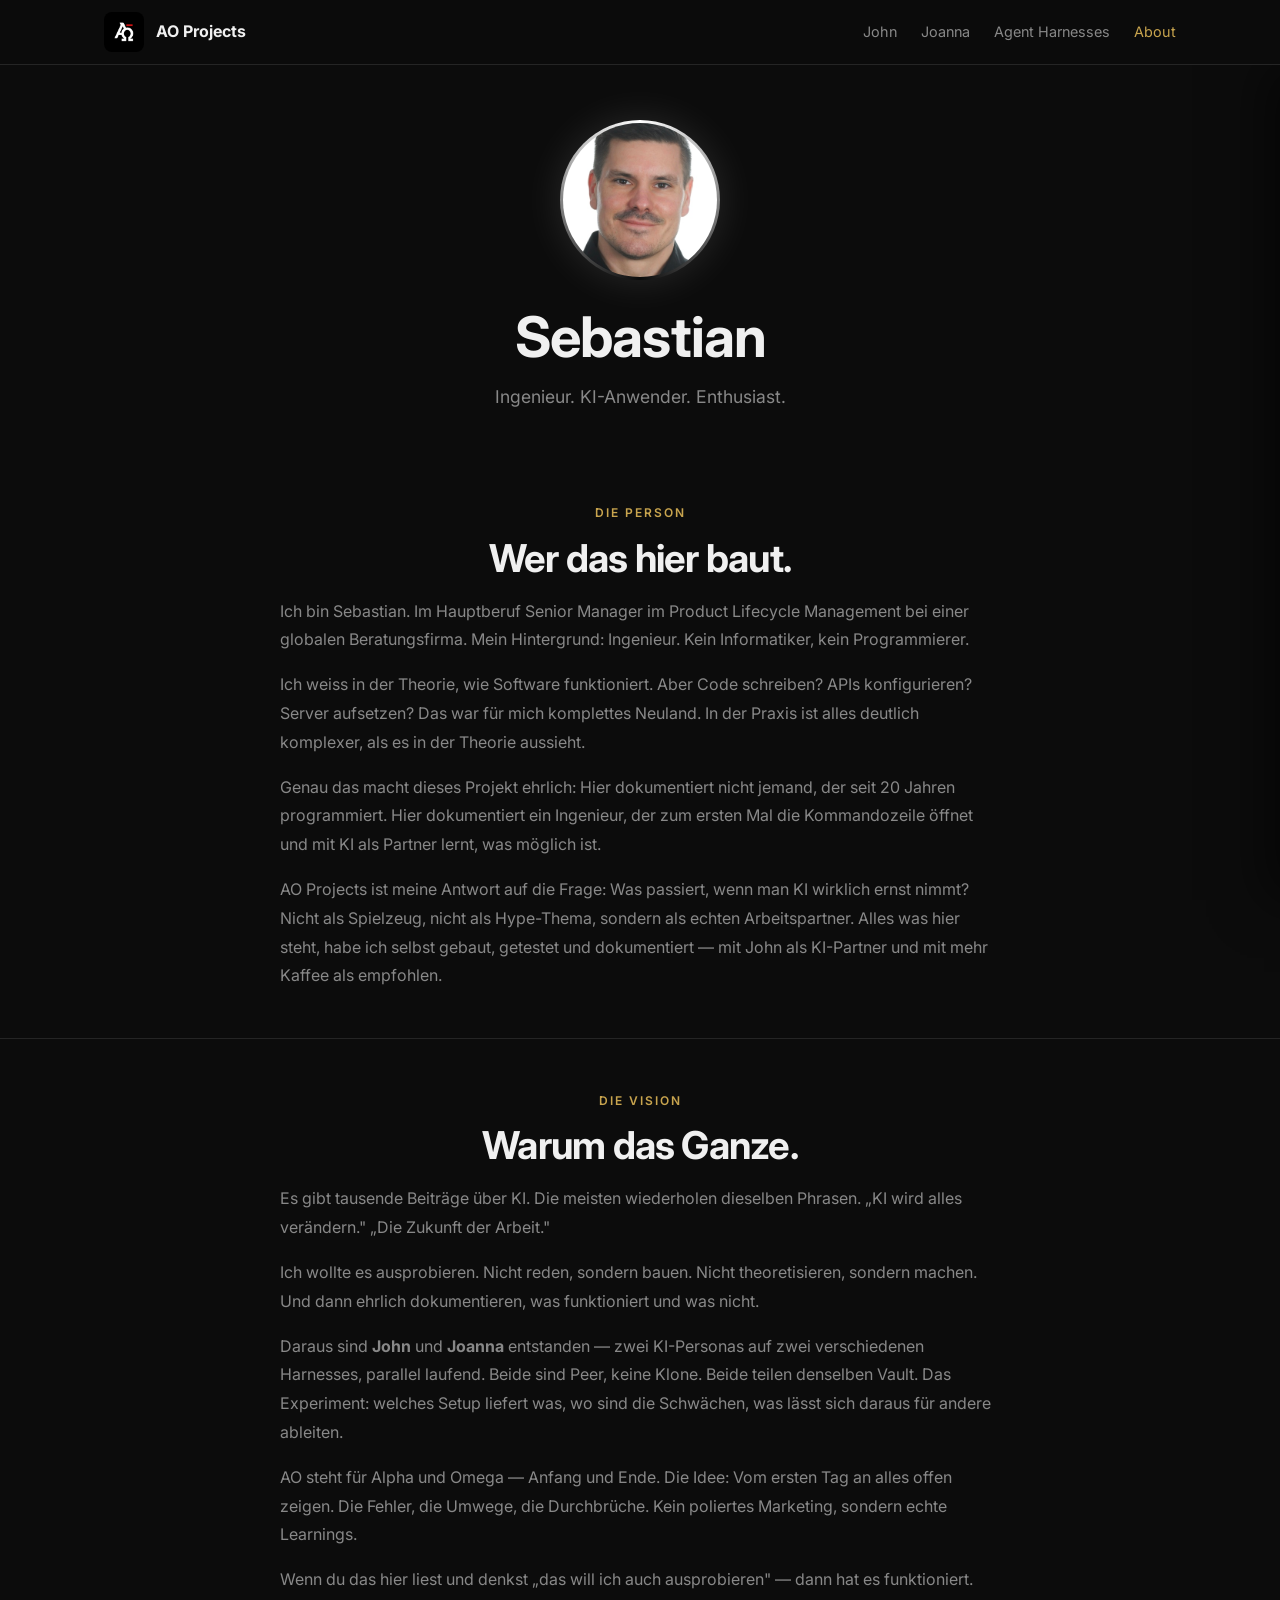
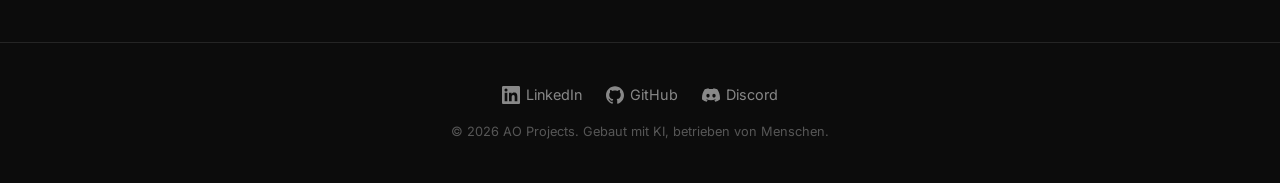
==== commit 79cd0c8e: "style: nav-Hover pro-Link-Identity + Footer-Hover Brand-Gold Hover-Inkonsistenz behoben:  1) Nav-Lin" ====
--- a/about.html
+++ b/about.html
@@ -21,9 +21,9 @@
       <span>AO Projects</span>
     </a>
     <div class="nav-links">
-      <a href="john.html">John</a>
-      <a href="joanna.html">Joanna</a>
-      <a href="harnesses.html">Agent Harnesses</a>
+      <a href="john.html" class="nav-link--john">John</a>
+      <a href="joanna.html" class="nav-link--joanna">Joanna</a>
+      <a href="harnesses.html" class="nav-link--harnesses">Agent Harnesses</a>
       <a href="about.html" class="active">About</a>
     </div>
     <button class="hamburger" onclick="document.querySelector('.mobile-menu').classList.toggle('open')" aria-label="Menu">
@@ -34,10 +34,10 @@
 
 <div class="mobile-menu">
   <a href="index.html" onclick="this.parentElement.classList.remove('open')">Home</a>
-  <a href="john.html" onclick="this.parentElement.classList.remove('open')">John</a>
-  <a href="joanna.html" onclick="this.parentElement.classList.remove('open')">Joanna</a>
-  <a href="harnesses.html" onclick="this.parentElement.classList.remove('open')">Agent Harnesses</a>
-  <a href="about.html" onclick="this.parentElement.classList.remove('open')">About</a>
+  <a href="john.html" class="nav-link--john" onclick="this.parentElement.classList.remove('open')">John</a>
+  <a href="joanna.html" class="nav-link--joanna" onclick="this.parentElement.classList.remove('open')">Joanna</a>
+  <a href="harnesses.html" class="nav-link--harnesses" onclick="this.parentElement.classList.remove('open')">Agent Harnesses</a>
+  <a href="about.html" class="nav-link--about" onclick="this.parentElement.classList.remove('open')">About</a>
 </div>
 
 <!-- Hero -->
--- a/style.css
+++ b/style.css
@@ -24,37 +24,44 @@
   --nav-bg: rgba(12, 12, 12, 0.92);
 }
 
-/* John — Gold als Akzent */
+/* John — Pastell-Pfirsich als Persona-Akzent (warm, komplementär zu Joanna-Lavendel) */
 .theme-john {
-  --accent: #c8a44e;
-  --accent-glow: rgba(200, 164, 78, 0.12);
+  --accent: #FFC4A8;
+  --accent-glow: rgba(255, 196, 168, 0.18);
+  --avatar-ring: #FFC4A8;
+  --avatar-ring-glow: rgba(255, 196, 168, 0.22);
 }
 
 /* Joanna — Lavendel als Akzent (zweite Persona neben John, eigenständig) */
+/* --gold bewusst NICHT überschrieben: Section-Label bleibt Brand-Gold global */
 .theme-joanna {
   --accent: #b3a2ff;
   --accent-glow: rgba(179, 162, 255, 0.14);
-  --gold: #e8e4ff;
+  --avatar-ring: #b3a2ff;
+  --avatar-ring-glow: rgba(179, 162, 255, 0.20);
 }
 
 /* Agent Harnesses — Weiss als Akzent (Brand-Palette: Schwarz/Rot/Weiss/Gold) */
+/* --gold NICHT überschrieben: Section-Label bleibt Brand-Gold; Avatar-Ring = Gold (= AOProjects-Brand-Standard für neutrale Subpages) */
 .theme-harnesses {
   --accent: #ffffff;
   --accent-glow: rgba(255, 255, 255, 0.10);
-  --gold: #ffffff;
+  --avatar-ring: #c8a44e;
+  --avatar-ring-glow: rgba(200, 164, 78, 0.20);
 }
 
 /* Install / Tutorial — Weiss wie Harnesses (gleiche Familie) */
 .theme-install {
   --accent: #ffffff;
   --accent-glow: rgba(255, 255, 255, 0.10);
-  --gold: #ffffff;
-}
-
-/* About — Gold als Akzent (wie John) */
+}
+
+/* About — Gold als Akzent (Sebastian = neutrale Persona, kein eigener Persona-Marker) */
 .theme-about {
   --accent: #c8a44e;
   --accent-glow: rgba(200, 164, 78, 0.12);
+  --avatar-ring: #ffffff;
+  --avatar-ring-glow: rgba(255, 255, 255, 0.12);
 }
 
 /* ===== Typography ===== */
@@ -85,7 +92,13 @@
 .nav-logo span { font-weight: 700; font-size: 1rem; color: var(--text); }
 .nav-links { display: flex; gap: 24px; }
 .nav-links a { font-size: 0.9rem; color: var(--muted); transition: color 0.2s; }
-.nav-links a:hover, .nav-links a.active { color: var(--accent); }
+.nav-links a:hover, .nav-links a.active { color: var(--link-accent, var(--accent)); }
+
+/* Per-Link Identity-Color (gilt überall, unabhängig von Page-Theme) */
+.nav-link--john     { --link-accent: #FFC4A8; }
+.nav-link--joanna   { --link-accent: #b3a2ff; }
+.nav-link--harnesses { --link-accent: #c8a44e; }
+.nav-link--about    { --link-accent: #ffffff; }
 
 /* Hamburger */
 .hamburger {
@@ -97,15 +110,54 @@
   border-radius: 2px; margin: 4px 0; transition: all 0.3s ease;
 }
 
-/* Mobile Menu */
+/* Mobile Menu — Fly-in von rechts (Side-Drawer) */
 .mobile-menu {
-  display: none; position: fixed; top: 64px; left: 0; right: 0; bottom: 0;
-  background: rgba(12, 12, 12, 0.96); backdrop-filter: blur(16px);
-  z-index: 99; padding: 40px 24px;
-}
-.mobile-menu.open { display: flex; flex-direction: column; gap: 24px; }
+  position: fixed;
+  top: 64px;
+  right: 0;
+  bottom: 0;
+  width: 280px;
+  max-width: 80vw;
+  background: rgba(12, 12, 12, 0.96);
+  backdrop-filter: blur(16px);
+  border-left: 1px solid var(--border);
+  z-index: 99;
+  padding: 40px 24px;
+  display: flex;
+  flex-direction: column;
+  gap: 24px;
+  transform: translateX(100%);
+  transition: transform 0.32s cubic-bezier(0.2, 0.8, 0.2, 1);
+  pointer-events: none;
+  box-shadow: -16px 0 48px rgba(0, 0, 0, 0.5);
+}
+.mobile-menu.open {
+  transform: translateX(0);
+  pointer-events: auto;
+}
 .mobile-menu a { font-size: 1.2rem; color: var(--text); }
-.mobile-menu a:hover { color: var(--accent); }
+.mobile-menu a:hover, .mobile-menu a.active { color: var(--link-accent, var(--accent)); }
+
+/* ===== Intro-Video (Hub) ===== */
+.intro-video-section {
+  padding: 0 0 56px;
+}
+.intro-video-wrap {
+  max-width: 960px;
+  margin: 0 auto;
+  border-radius: 16px;
+  overflow: hidden;
+  background: #0c0c0c;
+  border: 1px solid var(--border);
+  box-shadow: 0 12px 40px rgba(0, 0, 0, 0.5);
+}
+.intro-video-wrap video {
+  display: block;
+  width: 100%;
+  height: auto;
+  aspect-ratio: 1 / 1;
+  object-fit: cover;
+}
 
 /* ===== Hero (Landing Page) ===== */
 .hero {
@@ -149,22 +201,17 @@
   transition: transform 0.4s ease, border-color 0.3s ease, box-shadow 0.4s ease;
   cursor: pointer; display: flex; flex-direction: column;
   transform-style: preserve-3d; perspective: 800px;
+  --card-accent: var(--gold);
+  --card-glow: rgba(200, 164, 78, 0.18);
 }
 .project-card:hover {
   transform: translateY(-8px) rotateX(2deg) scale(1.02);
-  border-color: var(--gold);
-  box-shadow: 0 20px 50px rgba(200, 164, 78, 0.12), 0 8px 20px rgba(0,0,0,0.4);
+  border-color: var(--card-accent);
+  box-shadow: 0 20px 50px var(--card-glow), 0 8px 20px rgba(0,0,0,0.4);
 }
 .project-card-img {
   width: 100%; height: 200px; object-fit: cover;
   border-bottom: 1px solid var(--border);
-}
-.project-card-placeholder {
-  width: 100%; height: 200px;
-  background: var(--surface-2);
-  display: flex; align-items: center; justify-content: center;
-  border-bottom: 1px solid var(--border);
-  position: relative; overflow: hidden;
 }
 .project-card-body { padding: 24px; flex: 1; display: flex; flex-direction: column; }
 .project-card-label {
@@ -180,22 +227,22 @@
 }
 .project-card:hover .project-card-arrow { gap: 12px; }
 
-/* Card accent — no top stripe */
-.project-card--john { }
-.project-card--joanna { }
-.project-card--harnesses { }
-.project-card--about { }
-
-/* Joanna-Card — Lavendel-Hover (statt Gold) */
-.project-card--joanna:hover {
-  border-color: #b3a2ff;
-  box-shadow: 0 12px 32px rgba(179, 162, 255, 0.18);
-}
-.project-card--joanna:hover h3 {
-  color: #b3a2ff;
-}
-.project-card--joanna .project-card-arrow {
-  color: #b3a2ff;
+/* Per-card accent */
+.project-card--john {
+  --card-accent: #FFC4A8;
+  --card-glow: rgba(255, 196, 168, 0.22);
+}
+.project-card--joanna {
+  --card-accent: #b3a2ff;
+  --card-glow: rgba(179, 162, 255, 0.18);
+}
+.project-card--harnesses {
+  --card-accent: #c8a44e;
+  --card-glow: rgba(200, 164, 78, 0.18);
+}
+.project-card--about {
+  --card-accent: #ffffff;
+  --card-glow: rgba(255, 255, 255, 0.12);
 }
 
 /* ===== Footer ===== */
@@ -207,7 +254,7 @@
   color: var(--muted); font-size: 0.9rem; transition: color 0.2s;
   display: flex; align-items: center; gap: 6px;
 }
-.footer-links a:hover { color: var(--accent); }
+.footer-links a:hover { color: var(--gold); }
 .footer-copy { font-size: 0.8rem; color: var(--muted); opacity: 0.6; }
 
 /* ===== Subpage Hero ===== */
@@ -217,8 +264,8 @@
 .subpage-hero .avatar-wrap {
   width: 160px; height: 160px; border-radius: 50%; margin: 0 auto 24px;
   padding: 3px;
-  background: conic-gradient(var(--gold), transparent, var(--gold));
-  box-shadow: 0 0 40px var(--accent-glow);
+  background: conic-gradient(var(--avatar-ring, var(--gold)), transparent, var(--avatar-ring, var(--gold)));
+  box-shadow: 0 0 40px var(--avatar-ring-glow, var(--accent-glow));
 }
 .subpage-hero .avatar-wrap img {
   width: 100%; height: 100%; border-radius: 50%; object-fit: cover;
@@ -400,7 +447,13 @@
 /* Reduced motion — Animationen aus für User mit prefers-reduced-motion */
 @media (prefers-reduced-motion: reduce) {
   .lesson-item,
-  .lesson-item.lesson-new {
+  .lesson-item.lesson-new,
+  .harness-card--gold,
+  .harness-card--openclaw,
+  .harness-card--anthropic,
+  .harness-card--hermes,
+  .harness-card--lavender,
+  .harness-card--neutral {
     animation: none !important;
   }
 }
@@ -442,23 +495,41 @@
     0 24px 48px rgba(0, 0, 0, 0.55);
 }
 
-.harness-card--gold      { border-top-color: #c8a44e; }
-.harness-card--openclaw  {
-  border-top-color: #e81b25;
+.harness-card--gold {
+  border-top-color: #c8a44e;
   box-shadow:
     0 1px 2px rgba(0, 0, 0, 0.35),
     0 6px 16px rgba(0, 0, 0, 0.40),
     0 16px 36px rgba(0, 0, 0, 0.45),
-    0 0 28px 2px rgba(232, 27, 37, 0.18);
-}
-.harness-card--anthropic { border-top-color: #c87a4e; }
-.harness-card--hermes {
-  border-top-color: #045652;
+    0 0 28px 2px rgba(200, 164, 78, 0.20);
+  animation: lesson-float 7s ease-in-out infinite;
+}
+.harness-card--openclaw  {
+  border-top-color: #e81b25;
   box-shadow:
     0 1px 2px rgba(0, 0, 0, 0.35),
     0 6px 16px rgba(0, 0, 0, 0.40),
     0 16px 36px rgba(0, 0, 0, 0.45),
-    0 0 28px 2px rgba(4, 86, 82, 0.35);
+    0 0 28px 2px rgba(232, 27, 37, 0.20);
+  animation: lesson-float 7s ease-in-out infinite;
+}
+.harness-card--anthropic {
+  border-top-color: #c87a4e;
+  box-shadow:
+    0 1px 2px rgba(0, 0, 0, 0.35),
+    0 6px 16px rgba(0, 0, 0, 0.40),
+    0 16px 36px rgba(0, 0, 0, 0.45),
+    0 0 28px 2px rgba(200, 122, 78, 0.20);
+  animation: lesson-float 7s ease-in-out infinite -1.75s;
+}
+.harness-card--hermes {
+  border-top-color: #1A5B53;
+  box-shadow:
+    0 1px 2px rgba(0, 0, 0, 0.35),
+    0 6px 16px rgba(0, 0, 0, 0.40),
+    0 16px 36px rgba(0, 0, 0, 0.45),
+    0 0 28px 2px rgba(26, 91, 83, 0.35);
+  animation: lesson-float 7s ease-in-out infinite -3.5s;
 }
 .harness-card--lavender {
   border-top-color: #b3a2ff;
@@ -467,8 +538,28 @@
     0 6px 16px rgba(0, 0, 0, 0.40),
     0 16px 36px rgba(0, 0, 0, 0.45),
     0 0 28px 2px rgba(179, 162, 255, 0.20);
-}
-.harness-card--neutral  { border-top-color: #5a6573; opacity: 0.85; }
+  animation: lesson-float 7s ease-in-out infinite -3.5s;
+}
+
+.harness-card--neutral {
+  border-top-color: #5a6573;
+  opacity: 0.85;
+  box-shadow:
+    0 1px 2px rgba(0, 0, 0, 0.35),
+    0 6px 16px rgba(0, 0, 0, 0.40),
+    0 16px 36px rgba(0, 0, 0, 0.45),
+    0 0 28px 2px rgba(90, 101, 115, 0.25);
+  animation: lesson-float 7s ease-in-out infinite -5.25s;
+}
+
+.harness-card--gold:hover,
+.harness-card--openclaw:hover,
+.harness-card--anthropic:hover,
+.harness-card--hermes:hover,
+.harness-card--lavender:hover,
+.harness-card--neutral:hover {
+  animation-play-state: paused;
+}
 
 .harness-badge {
   display: inline-block;
@@ -500,7 +591,7 @@
   color: #ffffff;
 }
 .harness-badge--hermes {
-  background: linear-gradient(135deg, #5fdac8 0%, #045652 100%);
+  background: linear-gradient(135deg, #5fdac8 0%, #1A5B53 100%);
   color: #041c1c;
 }
 
@@ -559,7 +650,7 @@
 .harness-card--gold .harness-bullets li::before      { background: #c8a44e; }
 .harness-card--openclaw .harness-bullets li::before  { background: #e81b25; }
 .harness-card--anthropic .harness-bullets li::before { background: #c87a4e; }
-.harness-card--hermes .harness-bullets li::before    { background: #045652; }
+.harness-card--hermes .harness-bullets li::before    { background: #1A5B53; }
 .harness-card--lavender .harness-bullets li::before  { background: #b3a2ff; }
 .harness-card--neutral .harness-bullets li::before   { background: #5a6573; }
 
@@ -681,26 +772,6 @@
 }
 .about-photo-wrap img { width: 100%; height: 100%; object-fit: cover; }
 
-/* ===== Placeholder for Midjourney ===== */
-.mj-placeholder {
-  background: var(--surface-2); border: 2px dashed var(--border);
-  border-radius: 12px; display: flex; flex-direction: column;
-  align-items: center; justify-content: center; padding: 24px;
-  min-height: 200px; max-width: 800px; margin: 24px auto;
-}
-.mj-placeholder .mj-label {
-  font-size: 0.7rem; color: var(--gold); font-weight: 600;
-  text-transform: uppercase; letter-spacing: 1px; margin-bottom: 8px;
-}
-.mj-placeholder .mj-prompt {
-  font-size: 0.7rem; color: var(--muted); opacity: 0.6;
-  font-family: 'JetBrains Mono', monospace; text-align: center;
-  line-height: 1.5; max-width: 500px;
-}
-.mj-placeholder .mj-size {
-  font-size: 0.65rem; color: var(--muted); opacity: 0.4; margin-top: 8px;
-}
-
 /* ===== GitHub Link ===== */
 .github-link {
   display: inline-flex; align-items: center; gap: 8px;
